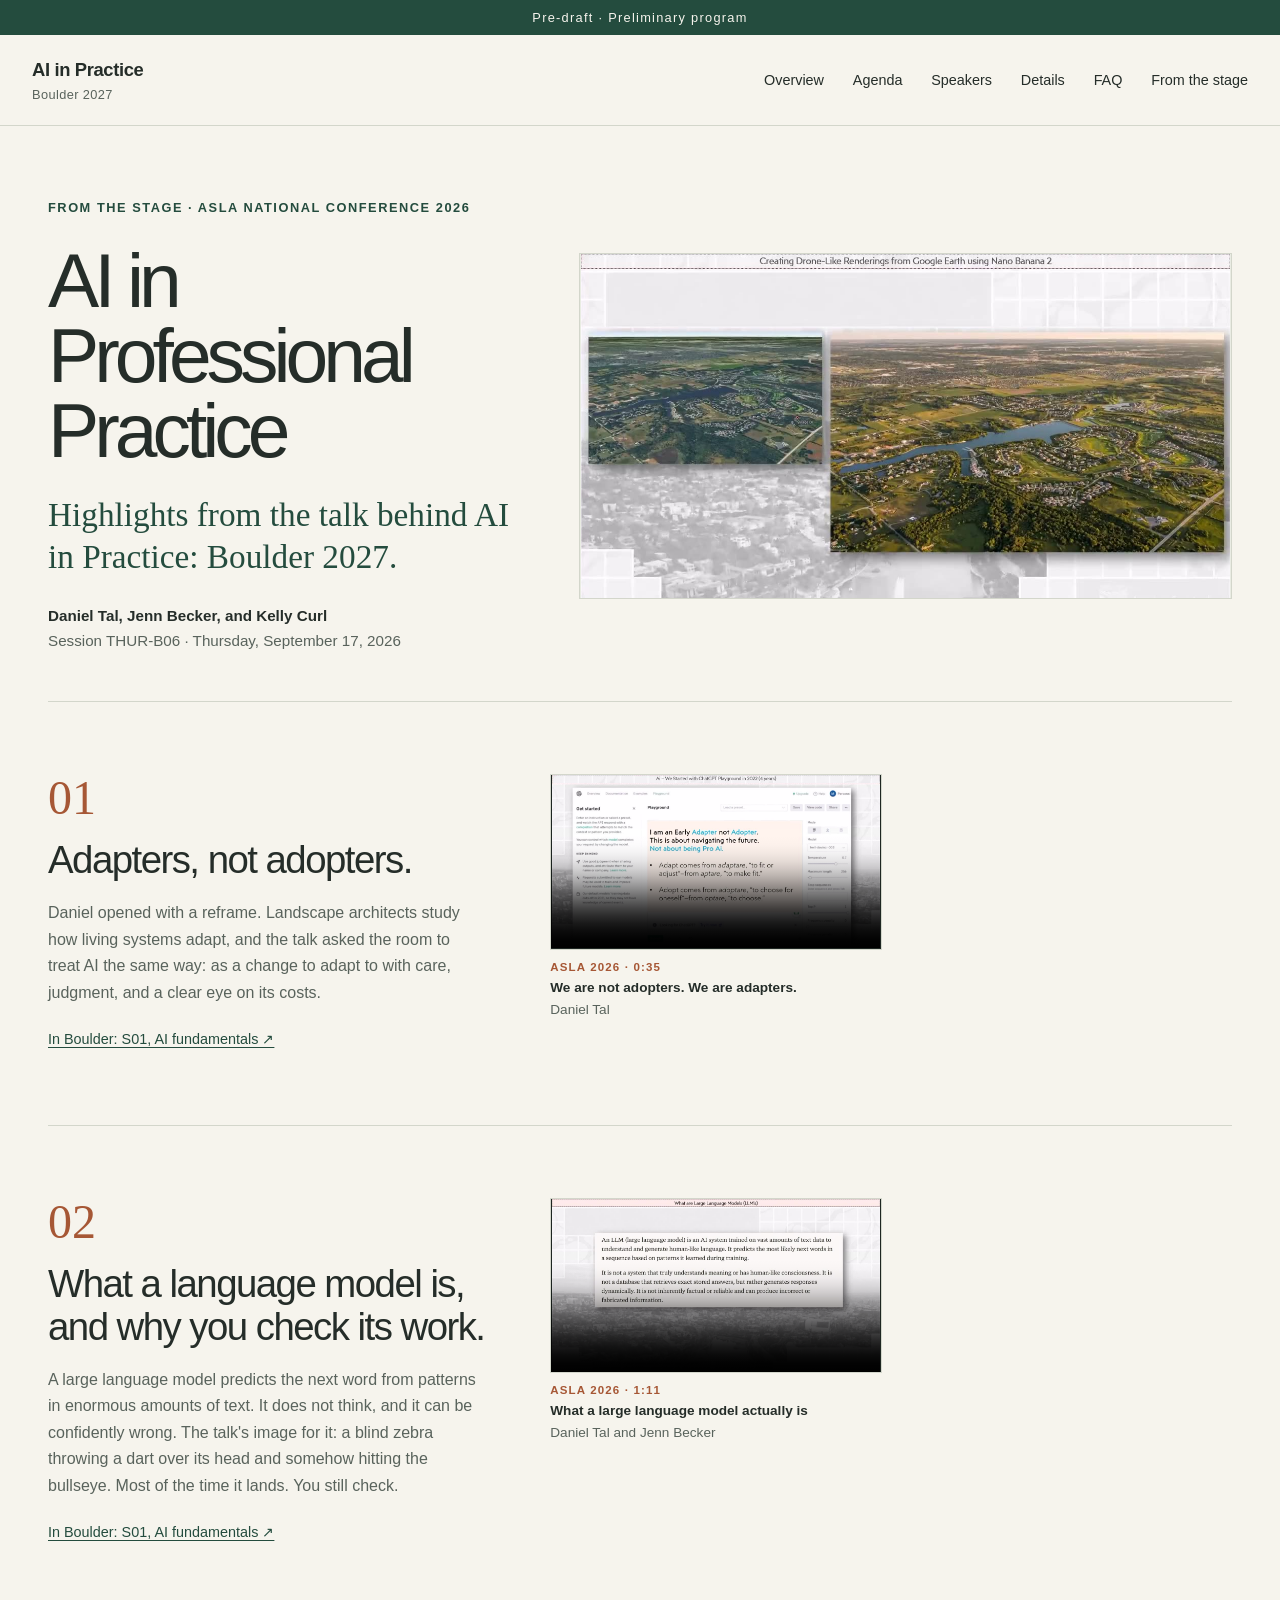
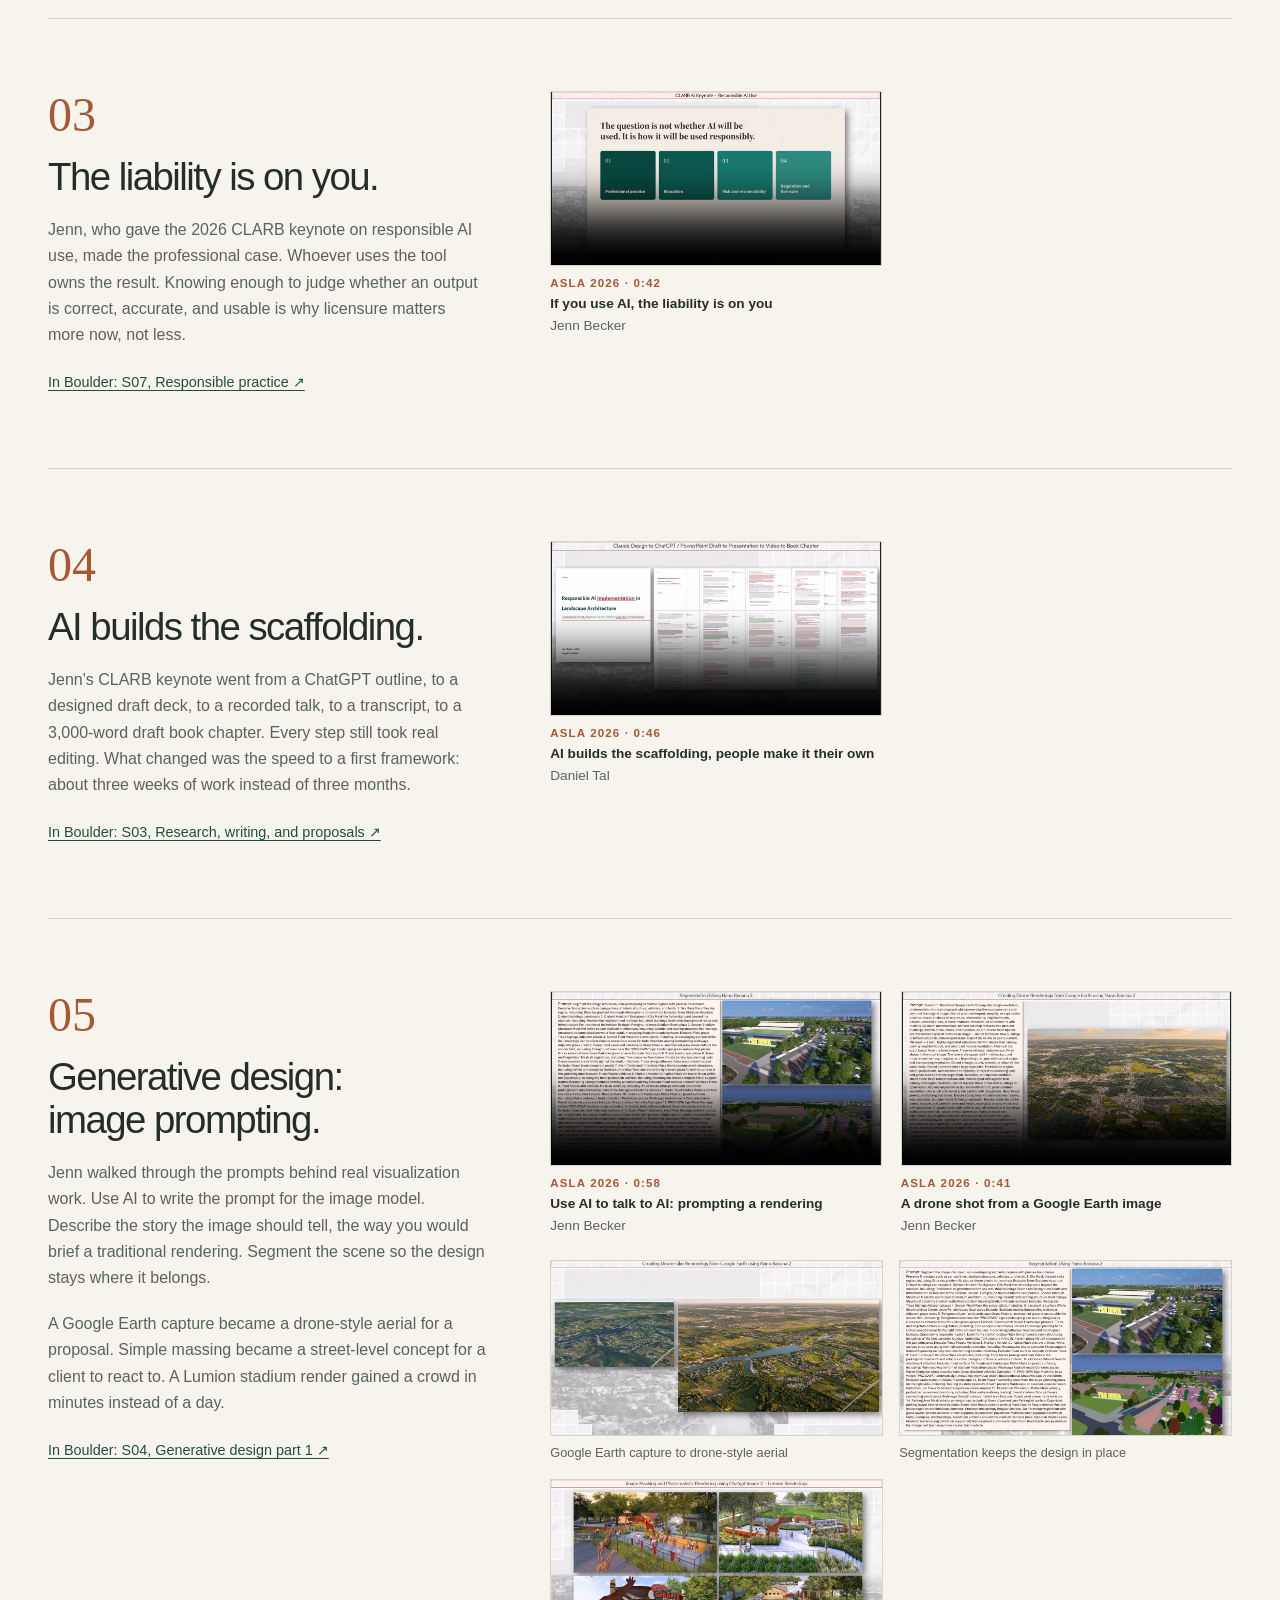
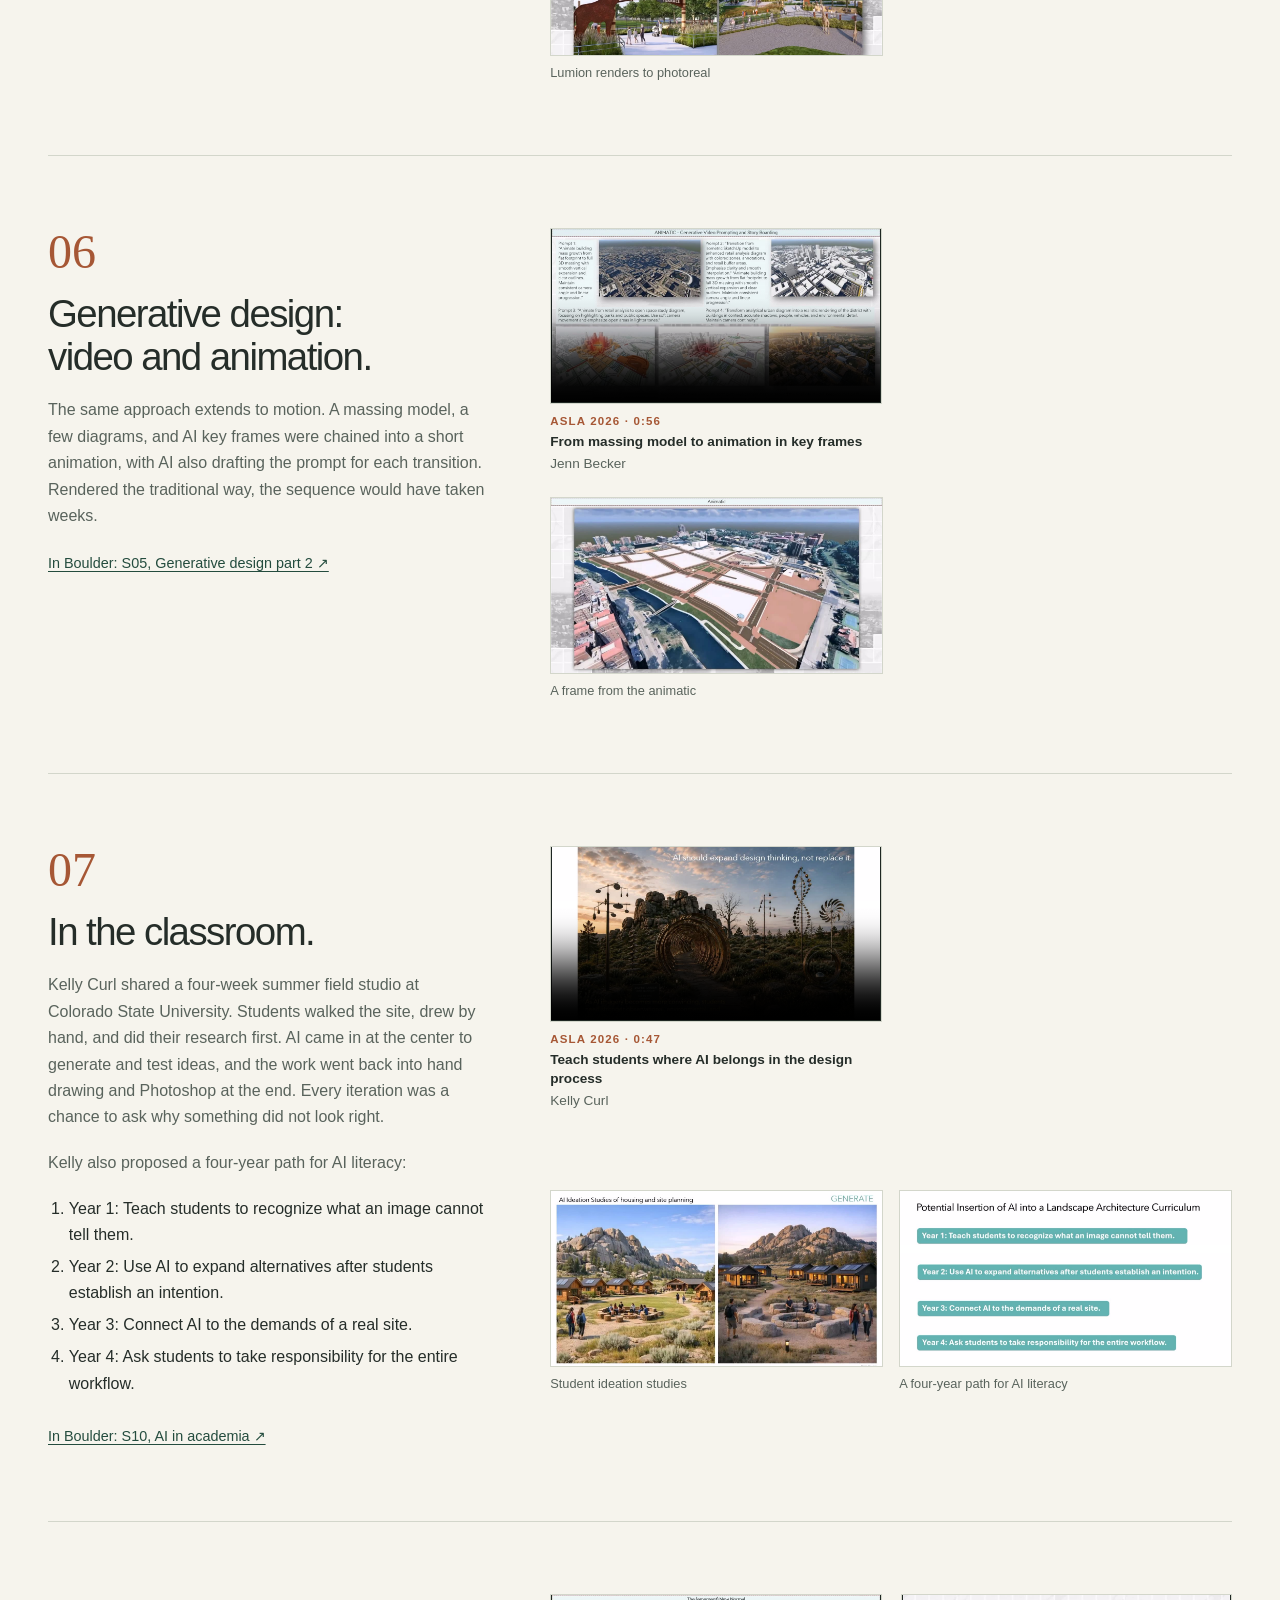
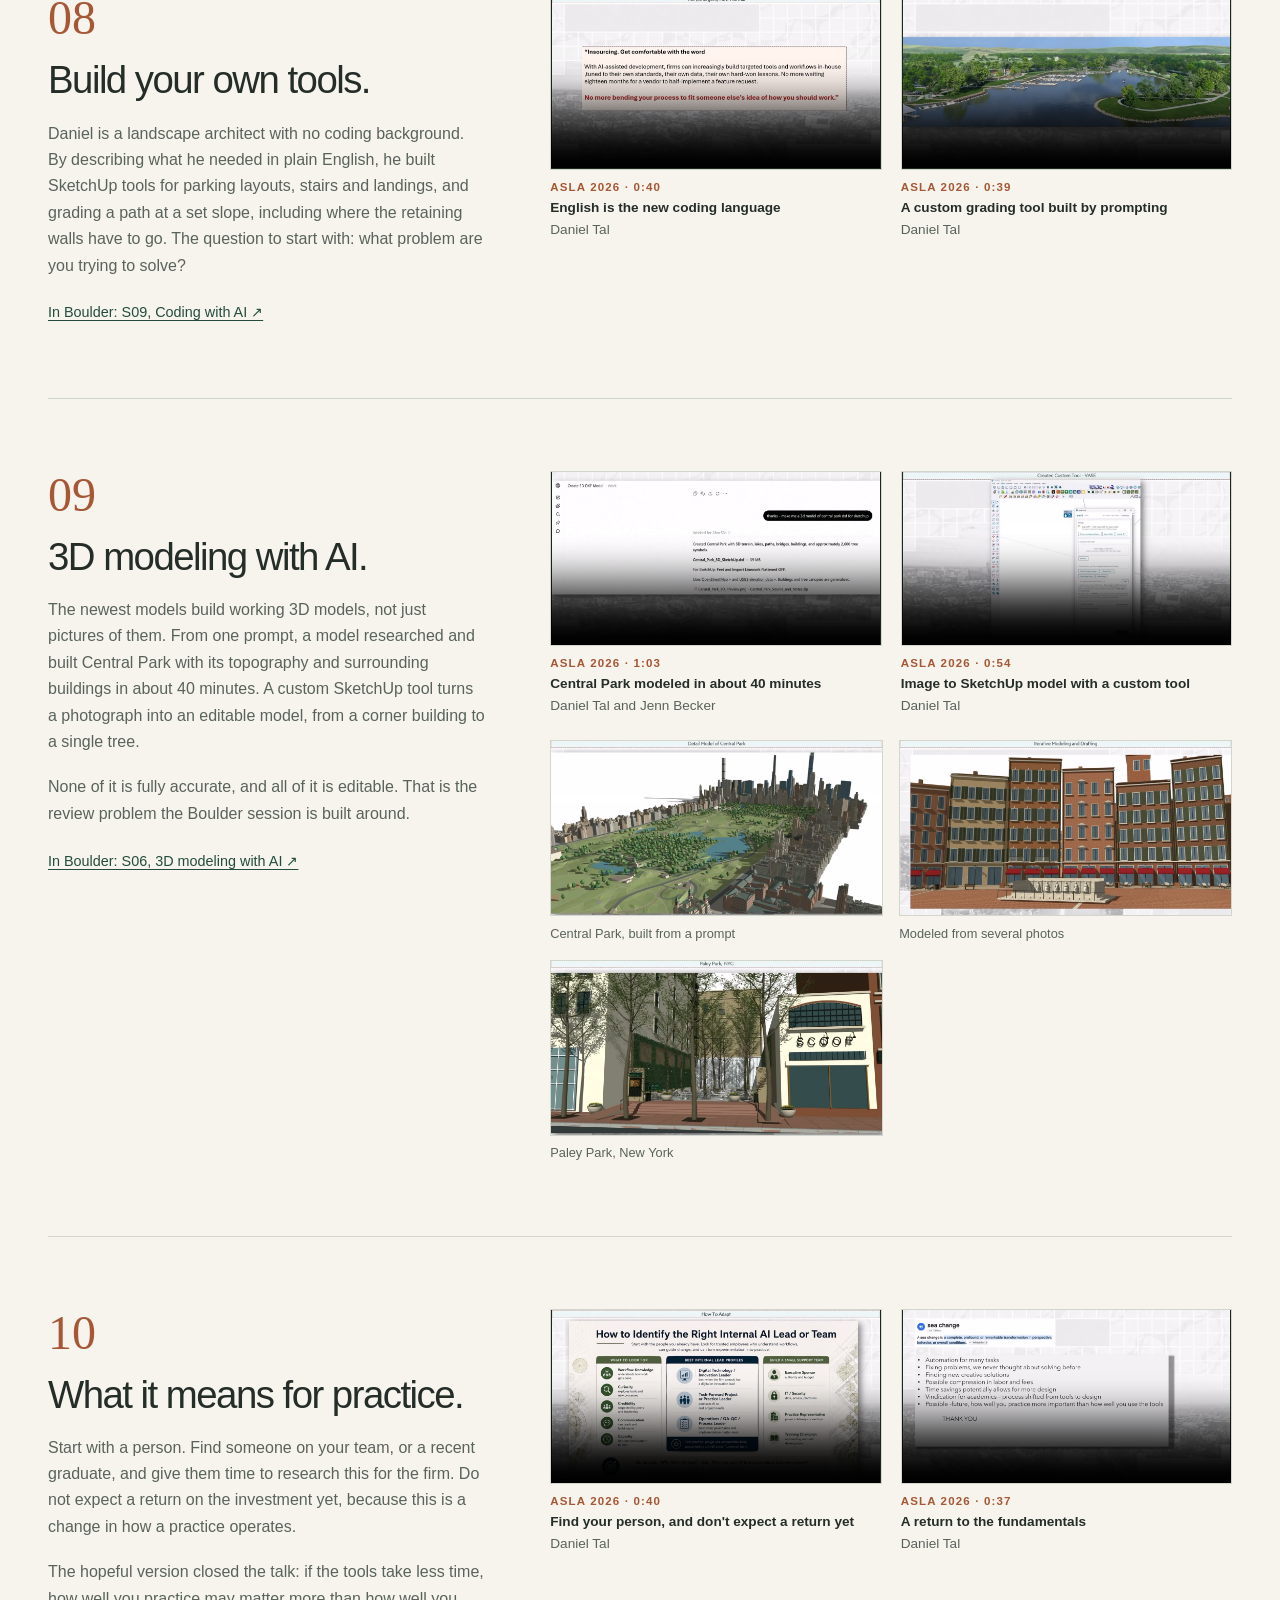
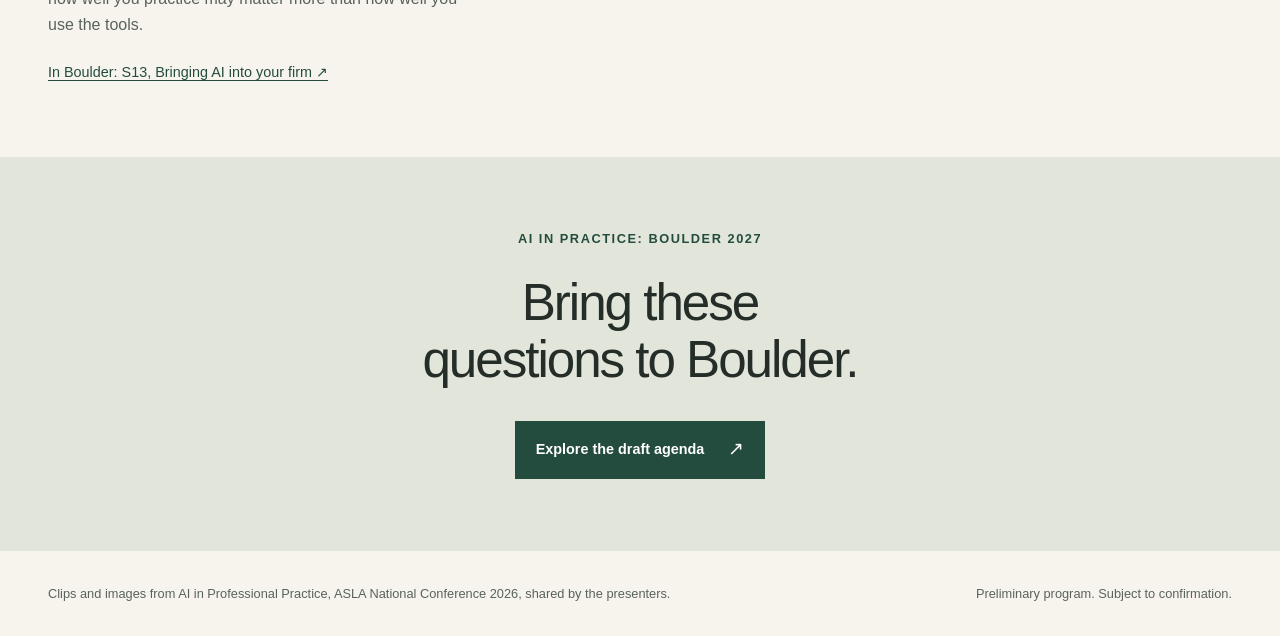
==== stage.html @ a9da8832 "Add ASLA 2026 talk clips, From the Stage page, and new sessions Adds image/video prompting and 3D mo" ====
<!doctype html>
<html lang="en">
<head>
  <meta charset="utf-8">
  <meta name="viewport" content="width=device-width, initial-scale=1">
  <meta name="robots" content="noindex, nofollow">
  <title>From the Stage: AI in Practice</title>
  <link rel="stylesheet" href="styles/site.css">
</head>
<body>
<a class="skip-link" href="#main">Skip to content</a>
<div class="draft-banner">Pre-draft · Preliminary program</div>
<header class="site-header"><div class="header-inner">
  <a class="brand" href="index.html" aria-label="AI in Practice: Boulder 2027">AI in Practice<span>Boulder 2027</span></a>
  <nav id="navigation" aria-label="Main navigation">
    <a href="index.html#overview">Overview</a><a href="index.html#agenda">Agenda</a><a href="index.html#speakers">Speakers</a><a href="index.html#details">Details</a><a href="index.html#faq">FAQ</a><a href="stage.html" aria-current="page">From the stage</a>
  </nav>
</div></header>

<main id="main" tabindex="-1">
<section class="stage-hero wrap" aria-labelledby="stage-title">
  <div>
    <p class="eyebrow">From the stage · ASLA National Conference 2026</p>
    <h1 id="stage-title">AI in Professional Practice</h1>
    <p class="hero-subtitle">Highlights from the talk behind AI in Practice: Boulder 2027.</p>
    <p class="stage-meta"><strong>Daniel Tal, Jenn Becker, and Kelly Curl</strong><br>Session THUR-B06 · Thursday, September 17, 2026</p>
  </div>
  <video autoplay muted loop playsinline preload="auto" poster="media/hero-montage.jpg" aria-label="Montage of AI-generated renderings, an animation, and AI-built 3D models shown in the talk"><source src="media/hero-montage.mp4" type="video/mp4"></video>
</section>

<section class="chapter wrap" id="adapters" aria-labelledby="ch1">
  <div class="chapter-text">
    <span class="chapter-num" aria-hidden="true">01</span>
    <h2 id="ch1">Adapters, not adopters.</h2>
    <p>Daniel opened with a reframe. Landscape architects study how living systems adapt, and the talk asked the room to treat AI the same way: as a change to adapt to with care, judgment, and a clear eye on its costs.</p>
    <a class="chapter-link" href="index.html#S01">In Boulder: S01, AI fundamentals ↗</a>
  </div>
  <div class="chapter-media"><div class="talk-clips">
    <figure class="talk-clip"><video controls preload="none" playsinline poster="media/clip-adapters.jpg"><source src="media/clip-adapters.mp4" type="video/mp4"></video><figcaption><span class="clip-source">ASLA 2026 · 0:35</span><span class="clip-label">We are not adopters. We are adapters.</span><span class="clip-speaker">Daniel Tal</span></figcaption></figure>
  </div></div>
</section>

<section class="chapter wrap" id="llm" aria-labelledby="ch2">
  <div class="chapter-text">
    <span class="chapter-num" aria-hidden="true">02</span>
    <h2 id="ch2">What a language model is, and why you check its work.</h2>
    <p>A large language model predicts the next word from patterns in enormous amounts of text. It does not think, and it can be confidently wrong. The talk's image for it: a blind zebra throwing a dart over its head and somehow hitting the bullseye. Most of the time it lands. You still check.</p>
    <a class="chapter-link" href="index.html#S01">In Boulder: S01, AI fundamentals ↗</a>
  </div>
  <div class="chapter-media"><div class="talk-clips">
    <figure class="talk-clip"><video controls preload="none" playsinline poster="media/clip-llm.jpg"><source src="media/clip-llm.mp4" type="video/mp4"></video><figcaption><span class="clip-source">ASLA 2026 · 1:11</span><span class="clip-label">What a large language model actually is</span><span class="clip-speaker">Daniel Tal and Jenn Becker</span></figcaption></figure>
  </div></div>
</section>

<section class="chapter wrap" id="liability" aria-labelledby="ch3">
  <div class="chapter-text">
    <span class="chapter-num" aria-hidden="true">03</span>
    <h2 id="ch3">The liability is on you.</h2>
    <p>Jenn, who gave the 2026 CLARB keynote on responsible AI use, made the professional case. Whoever uses the tool owns the result. Knowing enough to judge whether an output is correct, accurate, and usable is why licensure matters more now, not less.</p>
    <a class="chapter-link" href="index.html#S07">In Boulder: S07, Responsible practice ↗</a>
  </div>
  <div class="chapter-media"><div class="talk-clips">
    <figure class="talk-clip"><video controls preload="none" playsinline poster="media/clip-liability.jpg"><source src="media/clip-liability.mp4" type="video/mp4"></video><figcaption><span class="clip-source">ASLA 2026 · 0:42</span><span class="clip-label">If you use AI, the liability is on you</span><span class="clip-speaker">Jenn Becker</span></figcaption></figure>
  </div></div>
</section>

<section class="chapter wrap" id="scaffolding" aria-labelledby="ch4">
  <div class="chapter-text">
    <span class="chapter-num" aria-hidden="true">04</span>
    <h2 id="ch4">AI builds the scaffolding.</h2>
    <p>Jenn's CLARB keynote went from a ChatGPT outline, to a designed draft deck, to a recorded talk, to a transcript, to a 3,000-word draft book chapter. Every step still took real editing. What changed was the speed to a first framework: about three weeks of work instead of three months.</p>
    <a class="chapter-link" href="index.html#S03">In Boulder: S03, Research, writing, and proposals ↗</a>
  </div>
  <div class="chapter-media"><div class="talk-clips">
    <figure class="talk-clip"><video controls preload="none" playsinline poster="media/clip-scaffolding.jpg"><source src="media/clip-scaffolding.mp4" type="video/mp4"></video><figcaption><span class="clip-source">ASLA 2026 · 0:46</span><span class="clip-label">AI builds the scaffolding, people make it their own</span><span class="clip-speaker">Daniel Tal</span></figcaption></figure>
  </div></div>
</section>

<section class="chapter wrap" id="image-prompting" aria-labelledby="ch5">
  <div class="chapter-text">
    <span class="chapter-num" aria-hidden="true">05</span>
    <h2 id="ch5">Generative design: image prompting.</h2>
    <p>Jenn walked through the prompts behind real visualization work. Use AI to write the prompt for the image model. Describe the story the image should tell, the way you would brief a traditional rendering. Segment the scene so the design stays where it belongs.</p>
    <p>A Google Earth capture became a drone-style aerial for a proposal. Simple massing became a street-level concept for a client to react to. A Lumion stadium render gained a crowd in minutes instead of a day.</p>
    <a class="chapter-link" href="index.html#S04">In Boulder: S04, Generative design part 1 ↗</a>
  </div>
  <div class="chapter-media">
    <div class="talk-clips">
      <figure class="talk-clip"><video controls preload="none" playsinline poster="media/clip-image-prompts.jpg"><source src="media/clip-image-prompts.mp4" type="video/mp4"></video><figcaption><span class="clip-source">ASLA 2026 · 0:58</span><span class="clip-label">Use AI to talk to AI: prompting a rendering</span><span class="clip-speaker">Jenn Becker</span></figcaption></figure>
      <figure class="talk-clip"><video controls preload="none" playsinline poster="media/clip-drone.jpg"><source src="media/clip-drone.mp4" type="video/mp4"></video><figcaption><span class="clip-source">ASLA 2026 · 0:41</span><span class="clip-label">A drone shot from a Google Earth image</span><span class="clip-speaker">Jenn Becker</span></figcaption></figure>
    </div>
    <div class="stills">
      <figure><img src="media/still-drone.jpg" alt="Google Earth capture beside the AI-generated drone-style aerial made from it" loading="lazy"><figcaption>Google Earth capture to drone-style aerial</figcaption></figure>
      <figure><img src="media/still-massing-render.jpg" alt="Segmentation prompt beside a massing model and its AI-rendered version" loading="lazy"><figcaption>Segmentation keeps the design in place</figcaption></figure>
      <figure><img src="media/still-zoo.jpg" alt="Four zoo renderings taken from Lumion to photoreal with AI" loading="lazy"><figcaption>Lumion renders to photoreal</figcaption></figure>
    </div>
  </div>
</section>

<section class="chapter wrap" id="video-prompting" aria-labelledby="ch6">
  <div class="chapter-text">
    <span class="chapter-num" aria-hidden="true">06</span>
    <h2 id="ch6">Generative design: video and animation.</h2>
    <p>The same approach extends to motion. A massing model, a few diagrams, and AI key frames were chained into a short animation, with AI also drafting the prompt for each transition. Rendered the traditional way, the sequence would have taken weeks.</p>
    <a class="chapter-link" href="index.html#S05">In Boulder: S05, Generative design part 2 ↗</a>
  </div>
  <div class="chapter-media">
    <div class="talk-clips">
      <figure class="talk-clip"><video controls preload="none" playsinline poster="media/clip-animation.jpg"><source src="media/clip-animation.mp4" type="video/mp4"></video><figcaption><span class="clip-source">ASLA 2026 · 0:56</span><span class="clip-label">From massing model to animation in key frames</span><span class="clip-speaker">Jenn Becker</span></figcaption></figure>
    </div>
    <div class="stills">
      <figure><img src="media/still-animatic.jpg" alt="Frame from an AI animation flying over a riverfront district" loading="lazy"><figcaption>A frame from the animatic</figcaption></figure>
    </div>
  </div>
</section>

<section class="chapter wrap" id="classroom" aria-labelledby="ch7">
  <div class="chapter-text">
    <span class="chapter-num" aria-hidden="true">07</span>
    <h2 id="ch7">In the classroom.</h2>
    <p>Kelly Curl shared a four-week summer field studio at Colorado State University. Students walked the site, drew by hand, and did their research first. AI came in at the center to generate and test ideas, and the work went back into hand drawing and Photoshop at the end. Every iteration was a chance to ask why something did not look right.</p>
    <p>Kelly also proposed a four-year path for AI literacy:</p>
    <ol>
      <li>Year 1: Teach students to recognize what an image cannot tell them.</li>
      <li>Year 2: Use AI to expand alternatives after students establish an intention.</li>
      <li>Year 3: Connect AI to the demands of a real site.</li>
      <li>Year 4: Ask students to take responsibility for the entire workflow.</li>
    </ol>
    <a class="chapter-link" href="index.html#S10">In Boulder: S10, AI in academia ↗</a>
  </div>
  <div class="chapter-media">
    <div class="talk-clips">
      <figure class="talk-clip"><video controls preload="none" playsinline poster="media/clip-kelly.jpg"><source src="media/clip-kelly.mp4" type="video/mp4"></video><figcaption><span class="clip-source">ASLA 2026 · 0:47</span><span class="clip-label">Teach students where AI belongs in the design process</span><span class="clip-speaker">Kelly Curl</span></figcaption></figure>
    </div>
    <div class="stills">
      <figure><img src="media/still-students.jpg" alt="Student AI ideation studies of cabins and a gathering space among rock formations" loading="lazy"><figcaption>Student ideation studies</figcaption></figure>
      <figure><img src="media/still-curriculum.jpg" alt="Slide listing a four-year path for AI in a landscape architecture curriculum" loading="lazy"><figcaption>A four-year path for AI literacy</figcaption></figure>
    </div>
  </div>
</section>

<section class="chapter wrap" id="tools" aria-labelledby="ch8">
  <div class="chapter-text">
    <span class="chapter-num" aria-hidden="true">08</span>
    <h2 id="ch8">Build your own tools.</h2>
    <p>Daniel is a landscape architect with no coding background. By describing what he needed in plain English, he built SketchUp tools for parking layouts, stairs and landings, and grading a path at a set slope, including where the retaining walls have to go. The question to start with: what problem are you trying to solve?</p>
    <a class="chapter-link" href="index.html#S09">In Boulder: S09, Coding with AI ↗</a>
  </div>
  <div class="chapter-media"><div class="talk-clips">
    <figure class="talk-clip"><video controls preload="none" playsinline poster="media/clip-citizen-dev.jpg"><source src="media/clip-citizen-dev.mp4" type="video/mp4"></video><figcaption><span class="clip-source">ASLA 2026 · 0:40</span><span class="clip-label">English is the new coding language</span><span class="clip-speaker">Daniel Tal</span></figcaption></figure>
    <figure class="talk-clip"><video controls preload="none" playsinline poster="media/clip-terrain.jpg"><source src="media/clip-terrain.mp4" type="video/mp4"></video><figcaption><span class="clip-source">ASLA 2026 · 0:39</span><span class="clip-label">A custom grading tool built by prompting</span><span class="clip-speaker">Daniel Tal</span></figcaption></figure>
  </div></div>
</section>

<section class="chapter wrap" id="modeling" aria-labelledby="ch9">
  <div class="chapter-text">
    <span class="chapter-num" aria-hidden="true">09</span>
    <h2 id="ch9">3D modeling with AI.</h2>
    <p>The newest models build working 3D models, not just pictures of them. From one prompt, a model researched and built Central Park with its topography and surrounding buildings in about 40 minutes. A custom SketchUp tool turns a photograph into an editable model, from a corner building to a single tree.</p>
    <p>None of it is fully accurate, and all of it is editable. That is the review problem the Boulder session is built around.</p>
    <a class="chapter-link" href="index.html#S06">In Boulder: S06, 3D modeling with AI ↗</a>
  </div>
  <div class="chapter-media">
    <div class="talk-clips">
      <figure class="talk-clip"><video controls preload="none" playsinline poster="media/clip-central-park.jpg"><source src="media/clip-central-park.mp4" type="video/mp4"></video><figcaption><span class="clip-source">ASLA 2026 · 1:03</span><span class="clip-label">Central Park modeled in about 40 minutes</span><span class="clip-speaker">Daniel Tal and Jenn Becker</span></figcaption></figure>
      <figure class="talk-clip"><video controls preload="none" playsinline poster="media/clip-vase.jpg"><source src="media/clip-vase.mp4" type="video/mp4"></video><figcaption><span class="clip-source">ASLA 2026 · 0:54</span><span class="clip-label">Image to SketchUp model with a custom tool</span><span class="clip-speaker">Daniel Tal</span></figcaption></figure>
    </div>
    <div class="stills">
      <figure><img src="media/still-central-park.jpg" alt="AI-built 3D model of Central Park and the surrounding Manhattan skyline" loading="lazy"><figcaption>Central Park, built from a prompt</figcaption></figure>
      <figure><img src="media/still-piazza.jpg" alt="AI-built SketchUp model of a row of Italian building facades" loading="lazy"><figcaption>Modeled from several photos</figcaption></figure>
      <figure><img src="media/still-paley.jpg" alt="AI-built SketchUp model of Paley Park in New York" loading="lazy"><figcaption>Paley Park, New York</figcaption></figure>
    </div>
  </div>
</section>

<section class="chapter wrap" id="practice" aria-labelledby="ch10">
  <div class="chapter-text">
    <span class="chapter-num" aria-hidden="true">10</span>
    <h2 id="ch10">What it means for practice.</h2>
    <p>Start with a person. Find someone on your team, or a recent graduate, and give them time to research this for the firm. Do not expect a return on the investment yet, because this is a change in how a practice operates.</p>
    <p>The hopeful version closed the talk: if the tools take less time, how well you practice may matter more than how well you use the tools.</p>
    <a class="chapter-link" href="index.html#S13">In Boulder: S13, Bringing AI into your firm ↗</a>
  </div>
  <div class="chapter-media"><div class="talk-clips">
    <figure class="talk-clip"><video controls preload="none" playsinline poster="media/clip-roadmap.jpg"><source src="media/clip-roadmap.mp4" type="video/mp4"></video><figcaption><span class="clip-source">ASLA 2026 · 0:40</span><span class="clip-label">Find your person, and don't expect a return yet</span><span class="clip-speaker">Daniel Tal</span></figcaption></figure>
    <figure class="talk-clip"><video controls preload="none" playsinline poster="media/clip-closing.jpg"><source src="media/clip-closing.mp4" type="video/mp4"></video><figcaption><span class="clip-source">ASLA 2026 · 0:37</span><span class="clip-label">A return to the fundamentals</span><span class="clip-speaker">Daniel Tal</span></figcaption></figure>
  </div></div>
</section>
</main>

<section class="stage-cta"><div class="wrap">
  <p class="eyebrow">AI in Practice: Boulder 2027</p>
  <h2>Bring these questions to Boulder.</h2>
  <a class="button" href="index.html#agenda">Explore the draft agenda <span aria-hidden="true">↗</span></a>
</div></section>
<footer class="wrap"><p>Clips and images from AI in Professional Practice, ASLA National Conference 2026, shared by the presenters.</p><p>Preliminary program. Subject to confirmation.</p></footer>
</body>
</html>
---- styles/site.css ----
:root {
  color-scheme: light;
  --paper: #f6f4ed;
  --ink: #252d29;
  --green: #244c3e;
  --green-dark: #19392e;
  --muted: #59635c;
  --line: #d3d6cb;
  --copper: #a65735;
  --soft: #e9ece3;
  font-family: -apple-system, BlinkMacSystemFont, "Segoe UI", Arial, sans-serif;
  color: var(--ink);
  background: var(--paper);
  font-size: 16px;
  line-height: 1.65;
}
* { box-sizing: border-box; }
body { margin: 0; }
[hidden] { display: none !important; }
html { scroll-behavior: smooth; scroll-padding-top: 7rem; }
a { color: inherit; text-underline-offset: .22em; }
button { font: inherit; cursor: pointer; }
a, button, summary { -webkit-tap-highlight-color: transparent; }
:focus-visible { outline: 3px solid var(--copper); outline-offset: 5px; }
::selection { background: #d7e4d1; color: #19392e; }
h1, h2, h3, h4, h5, p { margin: 0; }
h1, h2, h3, h4 { font-weight: 500; text-wrap: balance; }
h1 { font-size: clamp(4rem, 8.8vw, 8.3rem); line-height: .98; letter-spacing: -.065em; max-width: 8ch; }
h2 { font-size: clamp(2.1rem, 4vw, 3.6rem); line-height: 1.12; letter-spacing: -.04em; }
h3 { font-size: 1.5rem; line-height: 1.3; letter-spacing: -.02em; }
h4 { font-size: 1.25rem; line-height: 1.4; }
h5 { font-size: 1rem; }
p + p { margin-top: 1rem; }
.wrap { width: min(1200px, calc(100% - 6rem)); margin-inline: auto; }
.section { padding-block: 6.5rem; scroll-margin-top: 1rem; }
.eyebrow { color: var(--green); text-transform: uppercase; letter-spacing: .12em; font-size: .8rem; font-weight: 650; line-height: 1.6; margin-bottom: 1.5rem; }
.muted { color: var(--muted); }
.skip-link { position: fixed; top: .8rem; left: 1rem; z-index: 100; padding: .8rem 1.2rem; background: var(--paper); transform: translateY(-200%); }
.skip-link:focus { transform: translateY(0); }
.draft-banner { background: var(--green); color: var(--paper); text-align: center; font-size: .8rem; letter-spacing: .1em; padding: .45rem 1rem; }
.site-header { position: sticky; top: 0; z-index: 10; background: var(--paper); border-bottom: 1px solid var(--line); }
.header-inner { min-height: 90px; width: min(1320px, calc(100% - 4rem)); margin: auto; display: flex; align-items: center; justify-content: space-between; gap: 2rem; }
.brand { text-decoration: none; font-size: 1.15rem; font-weight: 650; line-height: 1.3; letter-spacing: -.02em; }
.brand span { display: block; font-weight: 400; color: var(--muted); font-size: .8rem; letter-spacing: .03em; margin-top: .3rem; }
nav { display: flex; flex-wrap: wrap; gap: 1.8rem; }
nav a { text-decoration: none; font-size: .9rem; padding-block: .7rem; }
nav a:hover, .text-link:hover { color: var(--copper); }
.menu-toggle { display: none; }
.hero { display: grid; grid-template-columns: minmax(0, 1.65fr) minmax(0, 1fr); gap: 2rem; padding-block: 5.5rem 4.5rem; align-items: stretch; }
.hero-copy { position: relative; z-index: 1; }
.hero-subtitle { font-family: Georgia, "Times New Roman", serif; font-size: clamp(1.7rem, 2.6vw, 2.35rem); line-height: 1.25; max-width: 24ch; margin-top: 1.6rem; color: var(--green); }
.hero-body { max-width: 60ch; margin-top: 1.7rem; color: var(--muted); }
.hero-actions { display: flex; align-items: center; gap: 1.5rem; flex-wrap: wrap; margin-top: 2rem; }
.button { display: inline-flex; align-items: center; justify-content: space-between; gap: 1.5rem; background: var(--green); border: 1px solid var(--green); color: #fff; text-decoration: none; padding: .85rem 1.2rem; font-weight: 550; font-size: .9rem; line-height: 1.5; }
.button:hover { background: var(--green-dark); }
.button span { font-size: 1.2rem; }
.text-link { font-size: .9rem; }
.status-note { margin-top: 1.8rem; font-size: .85rem; color: var(--muted); max-width: 64ch; padding-left: 1rem; border-left: 2px solid var(--copper); }
.hero-art { position: relative; overflow: hidden; background: var(--soft); color: var(--green); min-height: 420px; }
.hero-art svg { position: absolute; width: 100%; height: 100%; object-fit: cover; }
.hero-art > span { position: absolute; bottom: 1.5rem; left: 1.6rem; font-size: .8rem; letter-spacing: .18em; text-transform: uppercase; line-height: 1.8; }
.facts-strip { background: var(--soft); border-block: 1px solid var(--line); }
.facts-strip .wrap { display: grid; grid-template-columns: repeat(4, 1fr); }
.facts-strip p { padding: 1.6rem 1.2rem; font-size: .9rem; margin: 0; border-left: 1px solid var(--line); text-align: center; }
.facts-strip p:last-child { border-right: 1px solid var(--line); }
.overview, .event-details, .faq-section { display: grid; grid-template-columns: minmax(0, 1fr) minmax(0, 1.25fr); gap: 5rem; }
.overview h2 { max-width: 13ch; }
.overview h3 { margin-top: 2.5rem; margin-bottom: 1rem; }
.overview p { max-width: 65ch; }
.learning { background: var(--green); color: var(--paper); }
.learning .eyebrow { color: #d2dbc9; }
.approach { display: grid; grid-template-columns: minmax(0, 1.2fr) minmax(0, 1fr); gap: 5rem; align-items: end; margin-bottom: 3.5rem; }
.approach h2 { max-width: 18ch; }
.approach p { color: #dde2d8; }
.learning-grid { display: grid; grid-template-columns: repeat(2, minmax(0, 1fr)); column-gap: 4rem; margin: 1.5rem 0 0; padding: 0; list-style: none; counter-reset: learning; }
.learning-grid li { counter-increment: learning; padding: 1.25rem 0 1.25rem 2.8rem; border-top: 1px solid #597466; position: relative; }
.learning-grid li::before { content: counter(learning, decimal-leading-zero); position: absolute; left: 0; color: #d3ba95; font-size: .85rem; }
.section-heading { display: flex; align-items: end; justify-content: space-between; gap: 2rem; }
.button-outline { color: var(--green); background: transparent; flex-shrink: 0; }
.button-outline:hover { background: var(--soft); }
.section-intro { max-width: 76ch; margin-top: 1.5rem; color: var(--muted); }
.local-time { font-size: .85rem; color: var(--green); }
.day-controls { display: flex; margin-top: 2.5rem; gap: .5rem; border-bottom: 1px solid var(--line); }
.day-controls button { text-align: left; min-width: 12rem; padding: 1rem 1.5rem; border: 1px solid var(--line); border-bottom: 3px solid transparent; background: transparent; color: var(--ink); font-weight: 650; }
.day-controls button span { display: block; font-weight: 400; font-size: .85rem; }
.day-controls button[aria-pressed="true"] { background: var(--green); color: white; border-color: var(--green); border-bottom-color: var(--copper); }
.day-controls button:hover:not([aria-pressed="true"]) { background: var(--soft); }
.day-heading { display: flex; align-items: center; gap: 1.8rem; padding-block: 2.8rem 2rem; }
.day-heading .eyebrow { margin-bottom: .4rem; }
.day-number { color: var(--copper); font-size: 3.7rem; line-height: 1; font-family: Georgia, serif; }
.agenda-item { display: grid; grid-template-columns: 145px minmax(0, 1fr); gap: 1.5rem; padding: 1.5rem 1.2rem; border-top: 1px solid var(--line); }
.agenda-item:last-child { border-bottom: 1px solid var(--line); }
.time-column { font-variant-numeric: tabular-nums; color: var(--green); line-height: 1.6; font-size: .95rem; }
.time-column time { display: block; font-weight: 650; }
.time-column > span { color: var(--muted); }
.session-meta { display: block; color: var(--muted); font-size: .8rem; line-height: 1.6; margin-bottom: .35rem; }
.session-meta > span { padding-inline: .4rem; }
.session-content { min-width: 0; }
.session-content details > summary { display: block; list-style: none; padding-right: 2rem; position: relative; }
.session-content summary::-webkit-details-marker { display: none; }
summary { cursor: pointer; }
summary:hover h4 { color: var(--green); text-decoration: underline; text-underline-offset: .2em; }
.expand-label { display: inline-block; margin-top: .7rem; font-size: .8rem; color: var(--green); }
.expand-icon { position: absolute; right: 0; top: 1.2rem; font-size: 1.6rem; font-weight: 300; }
details[open] .expand-icon { transform: rotate(45deg); }
.abstract { max-width: 76ch; padding: 1.4rem 0 .5rem; }
.abstract > p { color: var(--muted); }
.abstract h5 { margin-top: 1rem; }
.abstract ul { margin-top: .5rem; padding-left: 1.2rem; }
.abstract li { padding-left: .25rem; margin-block: .3rem; }
.byline { font-size: .85rem; color: var(--muted); margin-top: .8rem; }
.badge { display: inline-block; border: 1px solid #b9c6b9; padding: .1rem .5rem; color: var(--green); font-size: .75rem; margin-top: .7rem; border-radius: 2px; }
.opening, .break, .meal { background: #eeeee5; }
.break h4, .meal h4, .opening h4 { font-size: 1.05rem; }
.break .badge { display: none; }
.speakers-section { background: var(--soft); }
.speaker-grid { display: grid; grid-template-columns: repeat(6, minmax(0, 1fr)); gap: 3rem 2rem; margin-top: 3rem; }
.speaker-card { grid-column: span 2; min-width: 0; scroll-margin-top: 8rem; }
.speaker-card:nth-child(-n+2) { grid-column: span 3; }
.portrait { width: 5rem; height: 5rem; display: grid; place-items: center; border: 1px solid #aebcaf; color: var(--green); font-family: Georgia, serif; font-size: 1.7rem; margin-bottom: 1.4rem; border-radius: 50%; }
.speaker-role { font-size: .8rem; color: var(--green); margin-bottom: .6rem; }
.speaker-card h3 { margin-bottom: .8rem; }
.speaker-card > p:not(.speaker-role) { color: var(--muted); max-width: 52ch; }
.registration-note { margin-top: 2rem; padding-left: 1rem; border-left: 2px solid var(--copper); color: var(--muted); }
dl { margin: 0; }
dl > div { display: grid; grid-template-columns: 8rem minmax(0, 1fr); gap: 1rem; padding-block: 1.1rem; border-top: 1px solid var(--line); }
dt { color: var(--muted); font-size: .9rem; }
dd { margin: 0; font-weight: 550; }
.faq-section { padding-top: 0; }
.faq-section details { border-top: 1px solid var(--line); padding-block: 1.15rem; }
.faq-section details:last-child { border-bottom: 1px solid var(--line); }
.faq-section summary { font-weight: 550; padding-right: .5rem; }
.faq-section details p { margin-top: 1rem; color: var(--muted); }
.closing { background: #e2e6da; padding-block: 5rem; text-align: center; }
.closing h2 { max-width: 20ch; margin: 0 auto 2rem; }
.closing p:last-child { margin-top: 1.5rem; font-size: .9rem; color: var(--muted); }
footer { display: flex; justify-content: space-between; gap: 1rem; padding-block: 2rem; font-size: .8rem; color: var(--muted); }
footer p + p { margin: 0; }
@media (min-width: 1600px) { .hero { padding-block: 6.5rem; } }
@media (max-width: 900px) {
  .wrap { width: calc(100% - 3rem); }
  .header-inner { width: calc(100% - 3rem); gap: 1rem; }
  nav { gap: 1rem; }
  .hero { grid-template-columns: minmax(0, 1.6fr) minmax(0, 1fr); gap: 1.5rem; }
  .overview, .event-details, .faq-section, .approach { gap: 2.5rem; }
  .facts-strip p { padding-inline: .6rem; }
  .section { padding-block: 4.5rem; }
  .faq-section { padding-top: 0; }
}
@media (max-width: 680px) {
  html { scroll-padding-top: 6rem; }
  .wrap, .header-inner { width: calc(100% - 2.5rem); }
  .header-inner { flex-wrap: wrap; min-height: 80px; padding-block: .8rem; }
  .brand { font-size: 1rem; }
  nav { width: 100%; gap: .6rem 1.2rem; }
  .enhanced nav { display: none; }
  .enhanced nav.is-open { display: flex; }
  .menu-toggle { display: inline-flex; gap: .8rem; align-items: center; background: transparent; color: var(--green); border: 1px solid var(--line); padding: .6rem .75rem; font-size: .85rem; }
  .hero { grid-template-columns: minmax(0, 1fr); padding-block: 3.3rem 2.5rem; }
  h1 { font-size: clamp(3.8rem, 17vw, 6.5rem); }
  .hero .eyebrow { max-width: 32ch; }
  .hero-subtitle { max-width: 24ch; }
  .hero-art { min-height: 180px; margin-top: 1rem; }
  .hero-art svg { width: 100%; height: 390px; top: -40px; right: -40px; }
  .hero-actions { align-items: stretch; flex-direction: column; gap: 1.2rem; }
  .text-link { align-self: flex-start; }
  .facts-strip .wrap { grid-template-columns: repeat(2, minmax(0, 1fr)); }
  .facts-strip p { font-size: .85rem; text-align: left; border: 0; padding: 1rem .6rem; }
  .facts-strip p:last-child { border: 0; }
  .facts-strip p:nth-child(n+3) { border-top: 1px solid var(--line); }
  .overview, .event-details, .faq-section, .approach { grid-template-columns: minmax(0, 1fr); gap: 2rem; }
  .section { padding-block: 3.5rem; }
  .learning-grid { grid-template-columns: minmax(0, 1fr); }
  .section-heading { align-items: start; flex-direction: column; gap: 1.2rem; }
  .section-heading .eyebrow { margin-bottom: 1rem; }
  .day-controls button { min-width: 0; flex: 1; padding: .8rem; }
  .day-controls button span { font-size: .75rem; }
  .day-heading { gap: 1rem; padding-top: 2rem; }
  .day-heading h3 { font-size: 1.25rem; }
  .day-number { font-size: 3rem; }
  .agenda-item { grid-template-columns: minmax(0, 1fr); gap: .7rem; padding: 1.4rem .7rem; }
  .time-column { display: flex; flex-wrap: wrap; gap: .35rem; font-size: .85rem; }
  .speaker-grid { grid-template-columns: minmax(0, 1fr); gap: 2rem; }
  .speaker-card, .speaker-card:nth-child(-n+2) { grid-column: auto; border-top: 1px solid #c5cfc0; padding-top: 1.5rem; }
  dl > div { grid-template-columns: 6rem minmax(0, 1fr); gap: .8rem; }
  .faq-section { padding-top: 0; }
  footer { flex-direction: column; gap: .4rem; }
}
@media (prefers-reduced-motion: reduce) { html { scroll-behavior: auto; } }

/* Talk clips (ASLA National 2026 excerpts) */
.talk-clips { display: grid; grid-template-columns: repeat(auto-fill, minmax(min(100%, 300px), 1fr)); gap: 1.2rem; margin-top: 1.2rem; max-width: 760px; }
.talk-clip { margin: 0; min-width: 0; }
.talk-clip video { display: block; width: 100%; max-width: 100%; aspect-ratio: 1280 / 678; background: #1e2622; border: 1px solid var(--line); }
.talk-clip figcaption { display: grid; gap: .15rem; margin-top: .55rem; font-size: .85rem; line-height: 1.45; }
.clip-source { color: var(--copper); font-size: .72rem; letter-spacing: .1em; text-transform: uppercase; font-weight: 650; }
.clip-label { font-weight: 600; color: var(--ink); }
.clip-speaker { color: var(--muted); }
.talk-band { background: var(--ink); color: var(--paper); padding-block: 5.5rem; }
.talk-band .eyebrow { color: #d3ba95; }
.talk-grid { display: grid; grid-template-columns: minmax(0, 1fr) minmax(0, 1.25fr); gap: 2.5rem 4rem; align-items: center; }
.talk-copy p:not(.eyebrow) { color: #d7ddd5; margin-block: 1.4rem 2rem; max-width: 52ch; }
.talk-band .button { background: var(--copper); border-color: var(--copper); }
.talk-band .button:hover { background: #8d4729; }
.talk-feature figcaption .clip-label, .talk-band .clip-label { color: var(--paper); }
.talk-band .clip-speaker { color: #b9c2b9; }
.talk-band .talk-clip video { border-color: #3d4a43; }
.talk-quotes { grid-column: 1 / -1; list-style: none; margin: 1rem 0 0; padding: 0; display: grid; grid-template-columns: repeat(3, minmax(0, 1fr)); gap: 2rem; }
.talk-quotes li { border-top: 1px solid #4c5a52; padding-top: 1.2rem; min-width: 0; }
.talk-quotes blockquote { margin: 0; font-family: Georgia, "Times New Roman", serif; font-size: 1.15rem; line-height: 1.45; }
.talk-quotes p { margin-top: .7rem; font-size: .85rem; color: #b9c2b9; }

/* From the stage page */
.stage-hero { padding-block: 4.5rem 3rem; display: grid; grid-template-columns: minmax(0, 1fr) minmax(0, 1.35fr); gap: 3rem; align-items: center; }
.stage-hero h1 { font-size: clamp(3rem, 6vw, 5.6rem); max-width: 11ch; }
.stage-hero .hero-subtitle { max-width: 28ch; }
.stage-hero video { width: 100%; max-width: 100%; aspect-ratio: 1280 / 678; display: block; background: var(--soft); border: 1px solid var(--line); }
.stage-meta { margin-top: 1.6rem; color: var(--muted); font-size: .95rem; }
.stage-meta strong { color: var(--ink); font-weight: 600; }
.chapter { display: grid; grid-template-columns: minmax(0, .9fr) minmax(0, 1.4fr); gap: 2rem 4rem; padding-block: 4.5rem; border-top: 1px solid var(--line); scroll-margin-top: 7rem; }
.chapter-num { font-family: Georgia, serif; color: var(--copper); font-size: 3rem; line-height: 1; display: block; margin-bottom: 1rem; }
.chapter h2 { font-size: clamp(1.8rem, 3vw, 2.6rem); }
.chapter-text p { color: var(--muted); max-width: 60ch; margin-top: 1.2rem; }
.chapter-text ol { margin: 1.2rem 0 0; padding-left: 1.3rem; color: var(--ink); max-width: 60ch; }
.chapter-text ol li { margin-block: .35rem; }
.chapter-link { display: inline-block; margin-top: 1.4rem; font-size: .9rem; color: var(--green); }
.chapter-media { display: grid; gap: 1.5rem; min-width: 0; }
.chapter-media .talk-clips { margin-top: 0; max-width: none; }
.stills { display: grid; grid-template-columns: repeat(auto-fill, minmax(min(100%, 220px), 1fr)); gap: 1rem; }
.stills figure { margin: 0; min-width: 0; }
.stills img { display: block; width: 100%; aspect-ratio: 1280 / 678; object-fit: cover; border: 1px solid var(--line); background: var(--soft); }
.stills figcaption { font-size: .8rem; color: var(--muted); margin-top: .4rem; }
.stage-cta { background: #e2e6da; padding-block: 4.5rem; text-align: center; }
.stage-cta h2 { max-width: 20ch; margin: 0 auto 2rem; }
.stage-note { font-size: .8rem; color: var(--muted); }
@media (max-width: 900px) {
  .talk-grid, .stage-hero, .chapter { grid-template-columns: minmax(0, 1fr); }
  .talk-quotes { grid-template-columns: minmax(0, 1fr); gap: 1.2rem; }
}
@media (max-width: 680px) {
  .talk-band { padding-block: 3.5rem; }
  .chapter { padding-block: 3rem; }
  .stage-hero { padding-block: 2.5rem 2rem; }
}
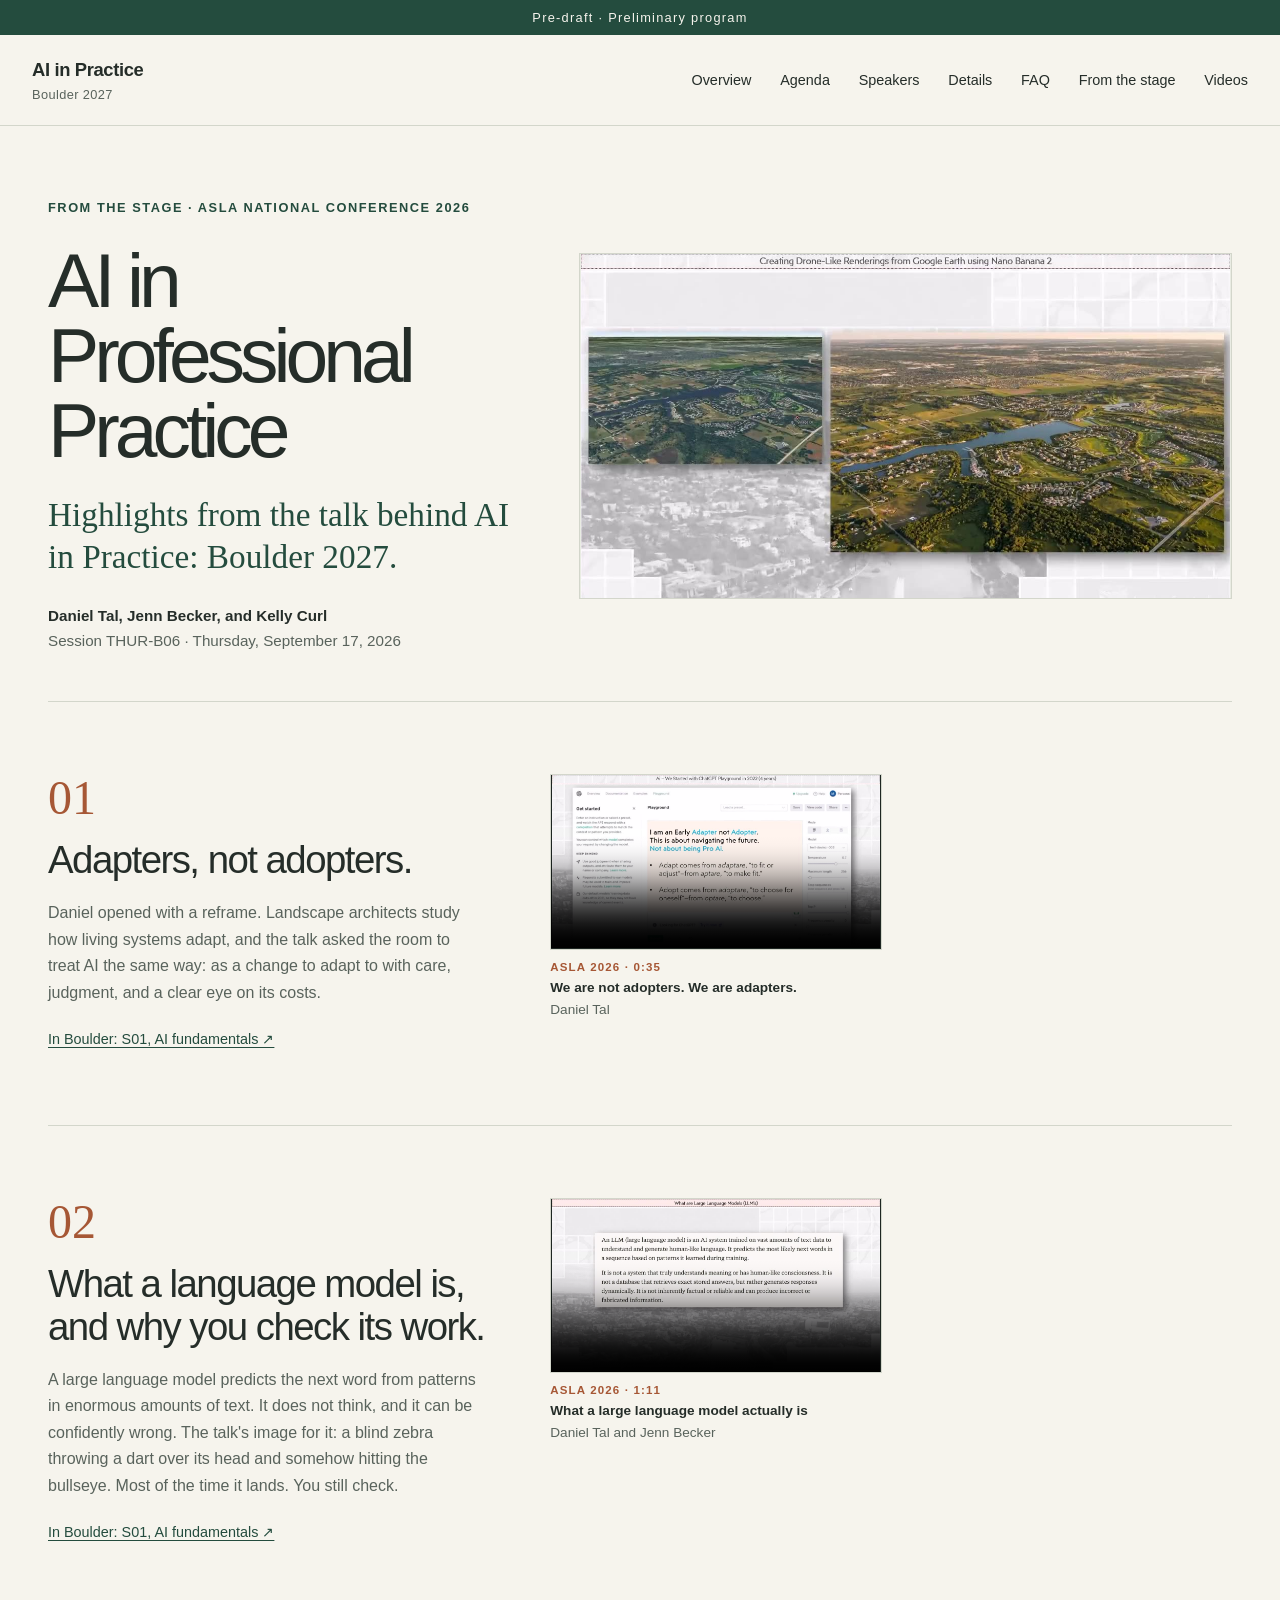
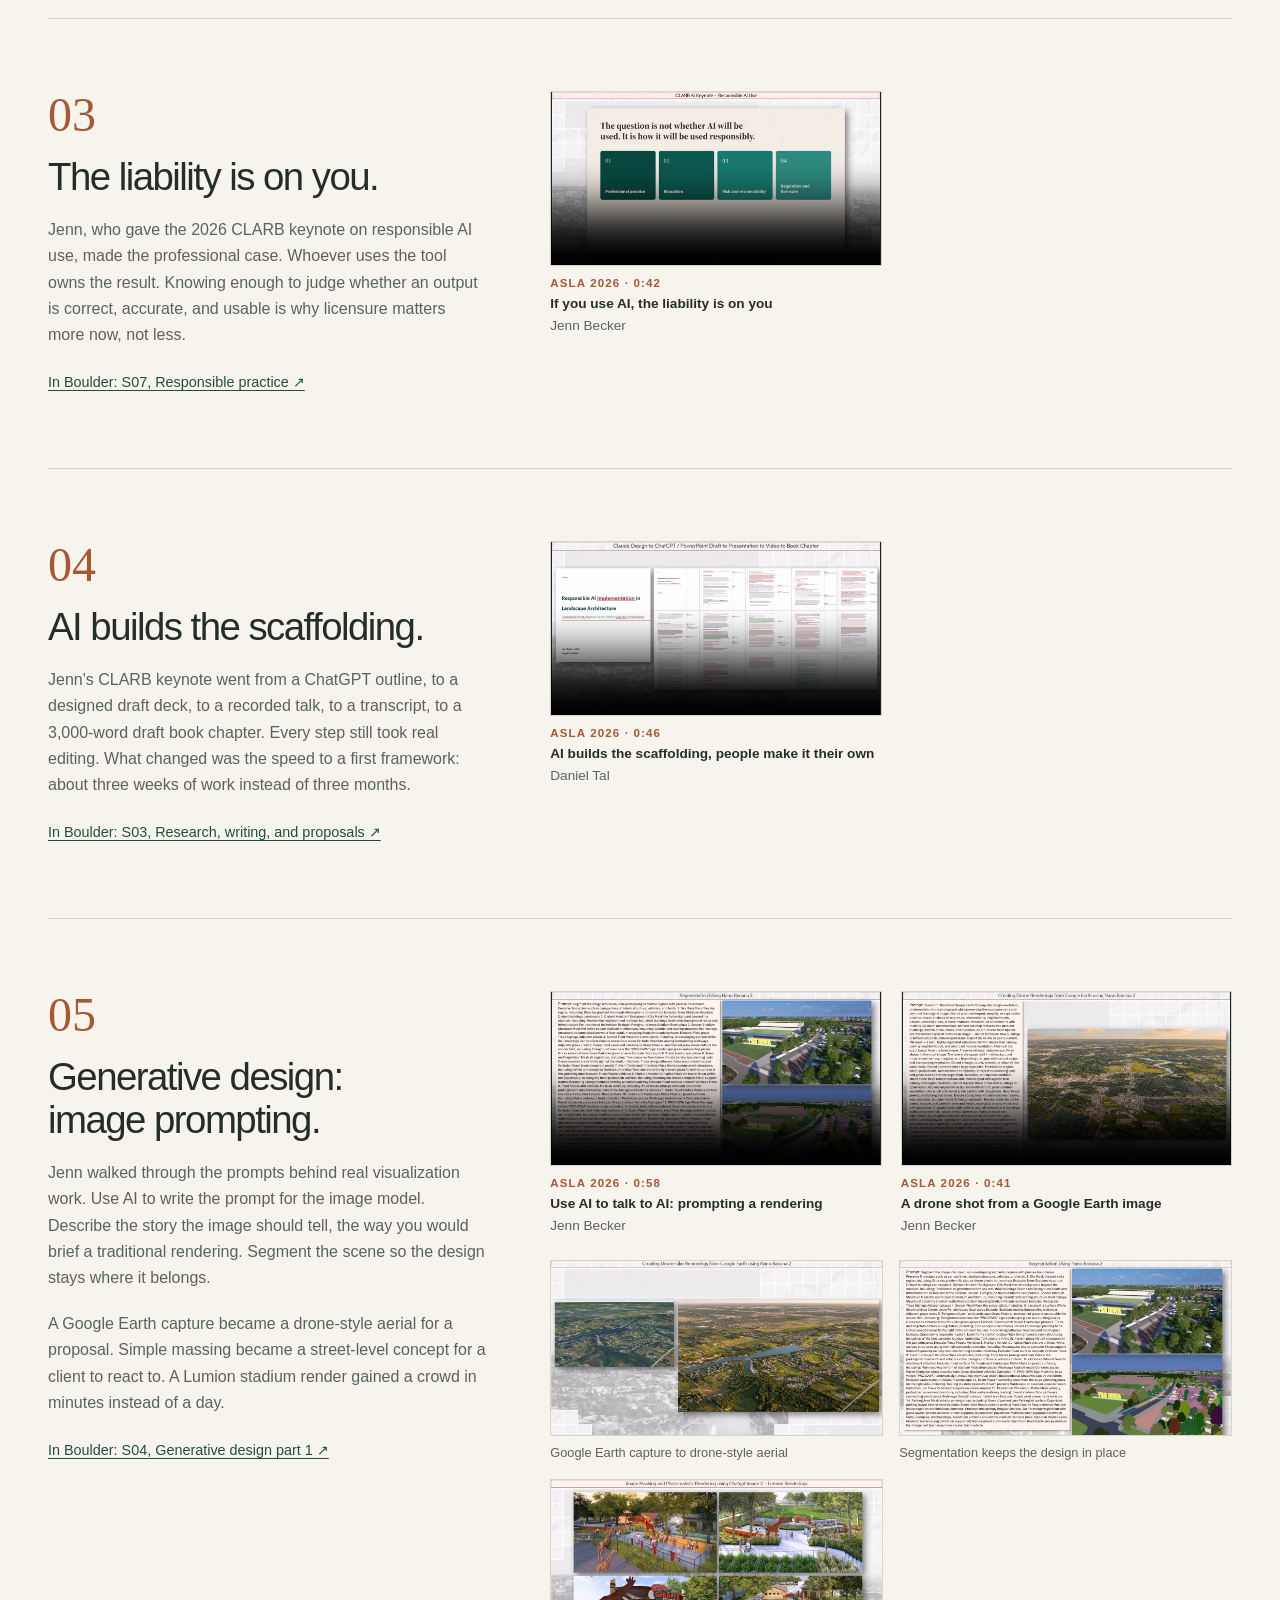
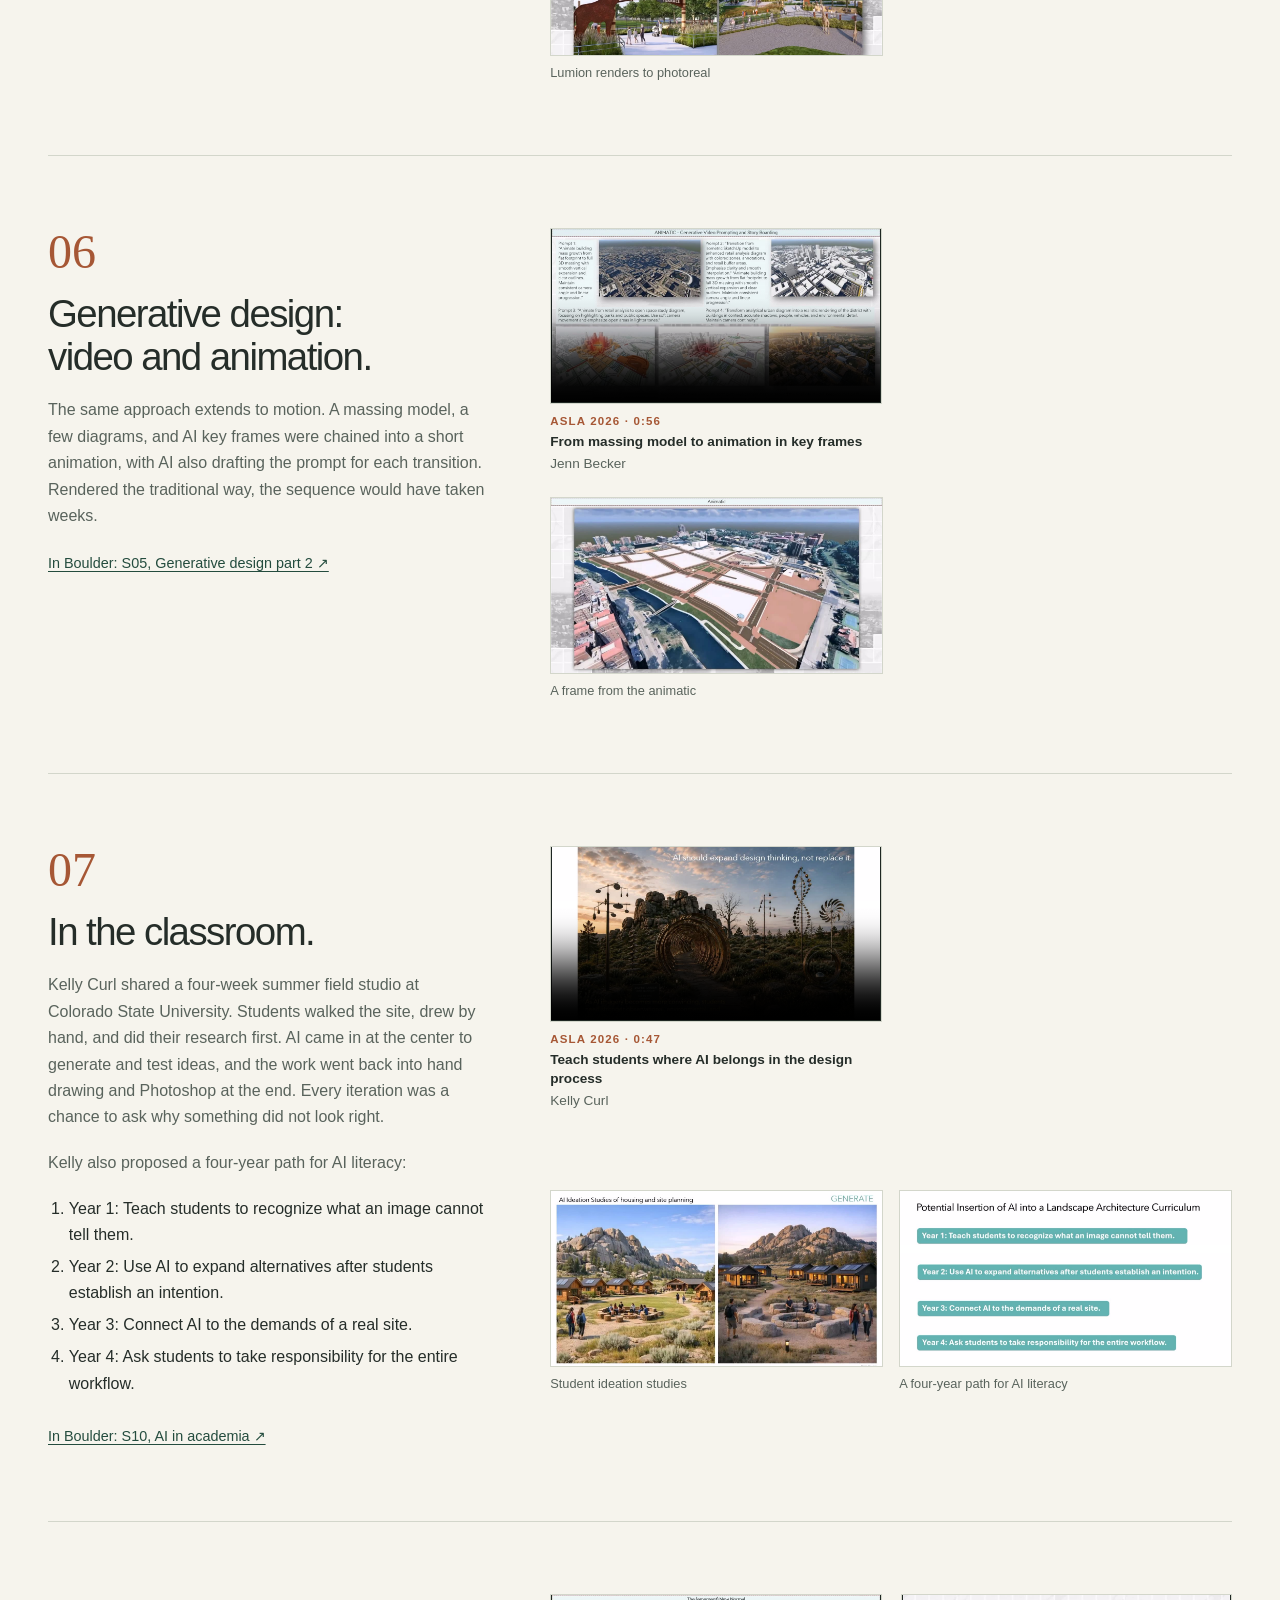
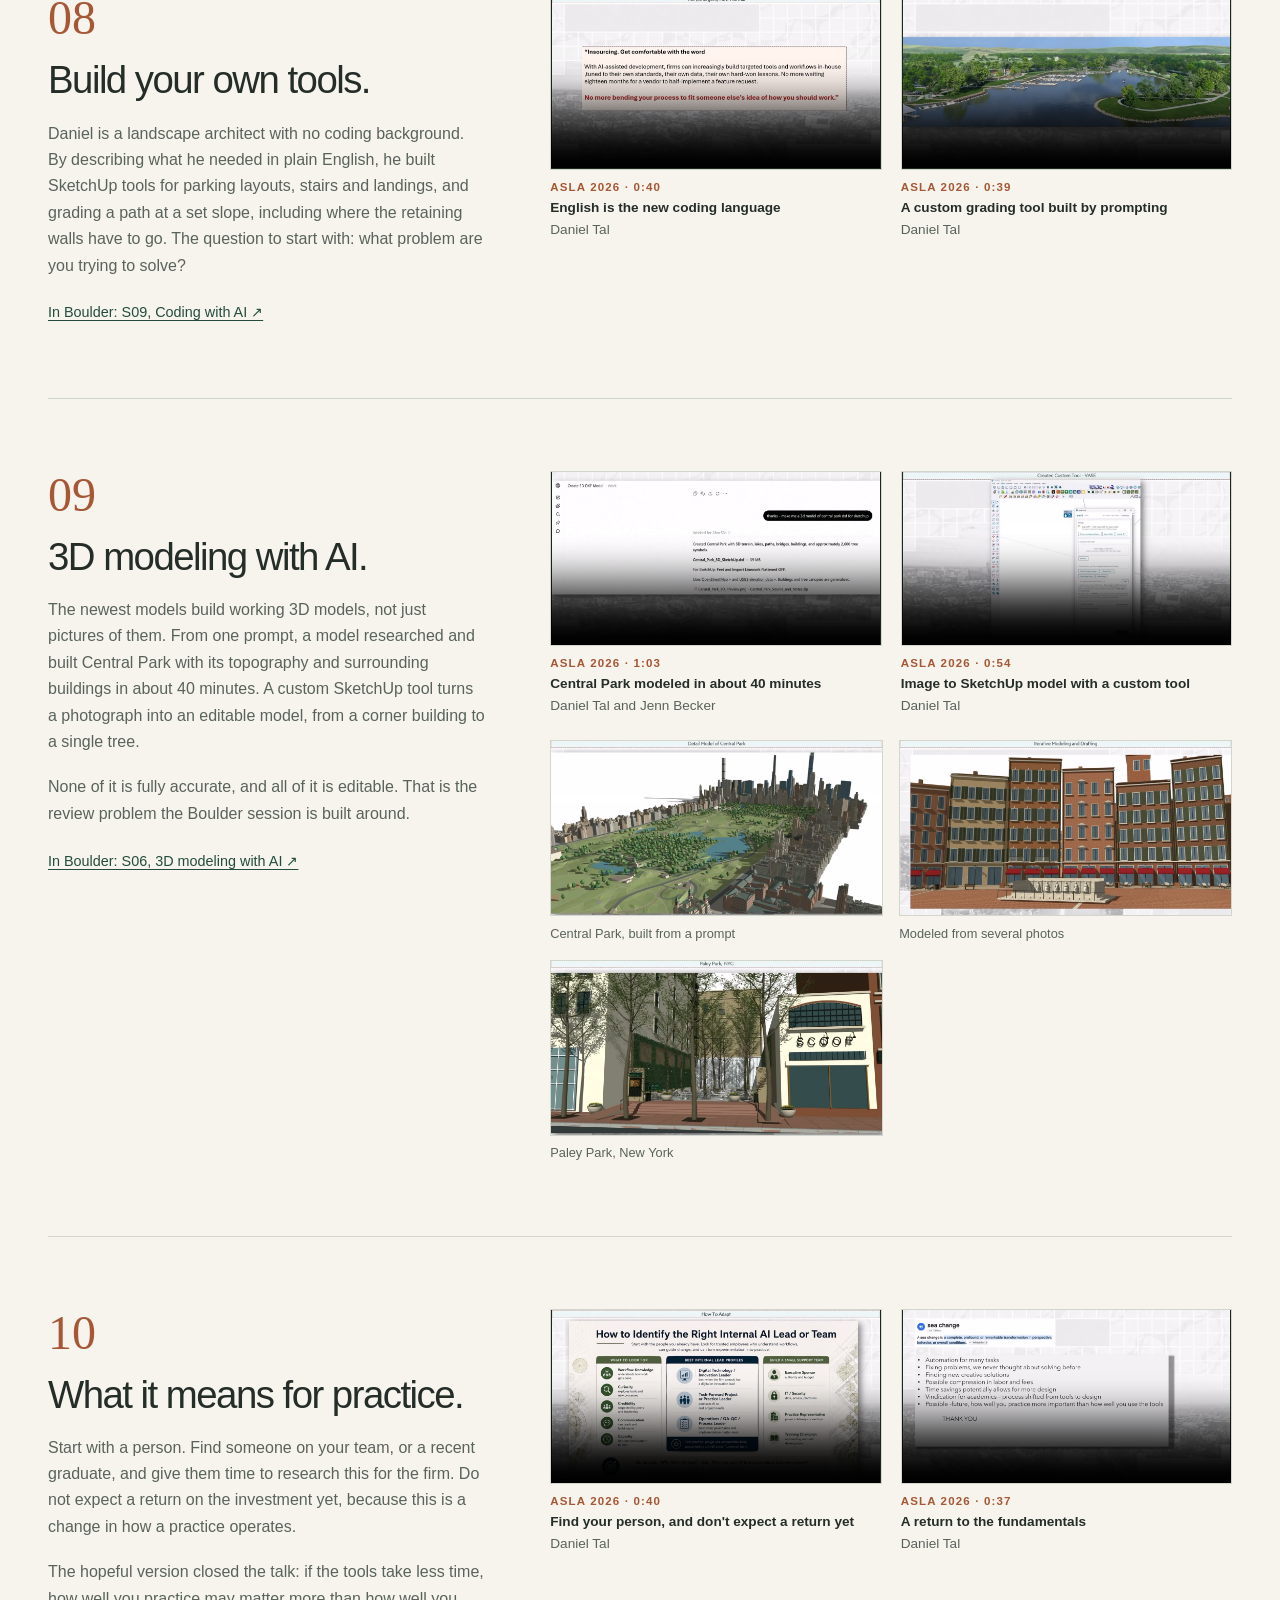
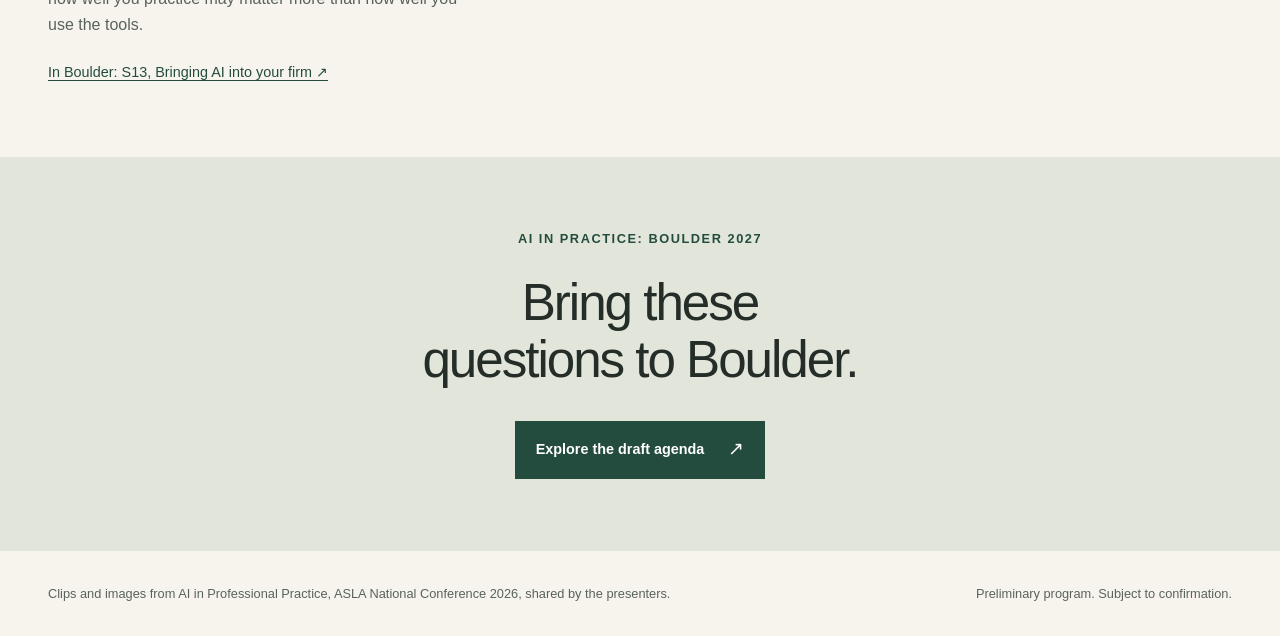
==== commit 9b7ff67d: "Add talk videos page with all clips in order Co-Authored-By: Claude Opus 5.5 <noreply@anthropic.com>" ====
--- a/stage.html
+++ b/stage.html
@@ -13,7 +13,7 @@
 <header class="site-header"><div class="header-inner">
   <a class="brand" href="index.html" aria-label="AI in Practice: Boulder 2027">AI in Practice<span>Boulder 2027</span></a>
   <nav id="navigation" aria-label="Main navigation">
-    <a href="index.html#overview">Overview</a><a href="index.html#agenda">Agenda</a><a href="index.html#speakers">Speakers</a><a href="index.html#details">Details</a><a href="index.html#faq">FAQ</a><a href="stage.html" aria-current="page">From the stage</a>
+    <a href="index.html#overview">Overview</a><a href="index.html#agenda">Agenda</a><a href="index.html#speakers">Speakers</a><a href="index.html#details">Details</a><a href="index.html#faq">FAQ</a><a href="stage.html" aria-current="page">From the stage</a><a href="videos.html">Videos</a>
   </nav>
 </div></header>
 
--- a/styles/site.css
+++ b/styles/site.css
@@ -242,3 +242,17 @@
   .chapter { padding-block: 3rem; }
   .stage-hero { padding-block: 2.5rem 2rem; }
 }
+
+/* Videos page */
+.videos-head { padding-block: 4rem 2.5rem; }
+.videos-head h1 { font-size: clamp(2.6rem, 5.5vw, 4.8rem); max-width: 16ch; }
+.videos-intro { color: var(--muted); max-width: 62ch; margin-block: 1.5rem 2rem; }
+.video-list { list-style: none; padding: 0; margin: 0 auto 4rem; display: grid; grid-template-columns: repeat(2, minmax(0, 1fr)); gap: 3rem 2.5rem; }
+.video-list li { min-width: 0; display: grid; gap: .9rem; align-content: start; scroll-margin-top: 7rem; }
+.video-list video { display: block; width: 100%; max-width: 100%; aspect-ratio: 1280 / 678; background: #1e2622; border: 1px solid var(--line); }
+.v-text { display: grid; gap: .35rem; }
+.v-meta { color: var(--copper); font-size: .75rem; letter-spacing: .1em; text-transform: uppercase; font-weight: 650; font-variant-numeric: tabular-nums; }
+.v-text h2 { font-size: 1.35rem; letter-spacing: -.02em; line-height: 1.3; }
+.v-text p { color: var(--muted); max-width: 56ch; }
+.v-text a { font-size: .85rem; color: var(--green); margin-top: .3rem; }
+@media (max-width: 760px) { .video-list { grid-template-columns: minmax(0, 1fr); gap: 2.5rem; } .videos-head { padding-block: 2.5rem 2rem; } }
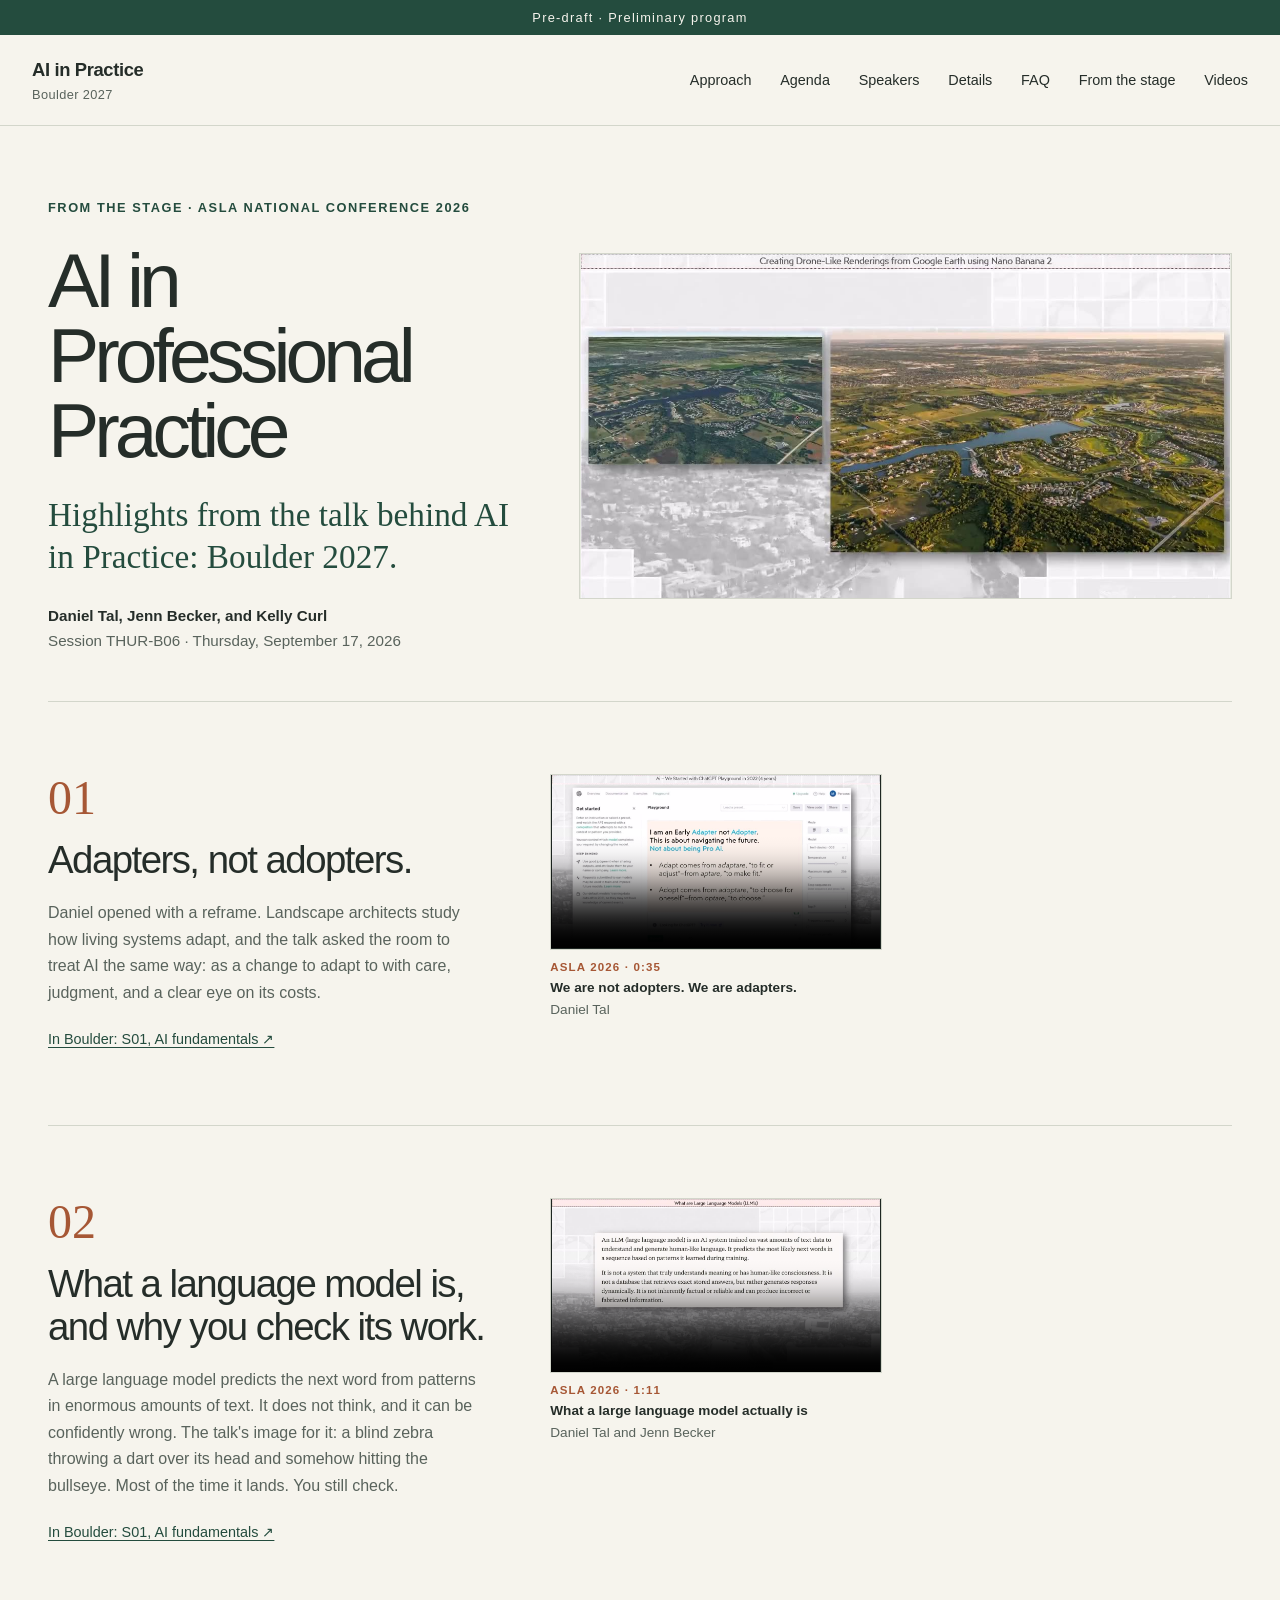
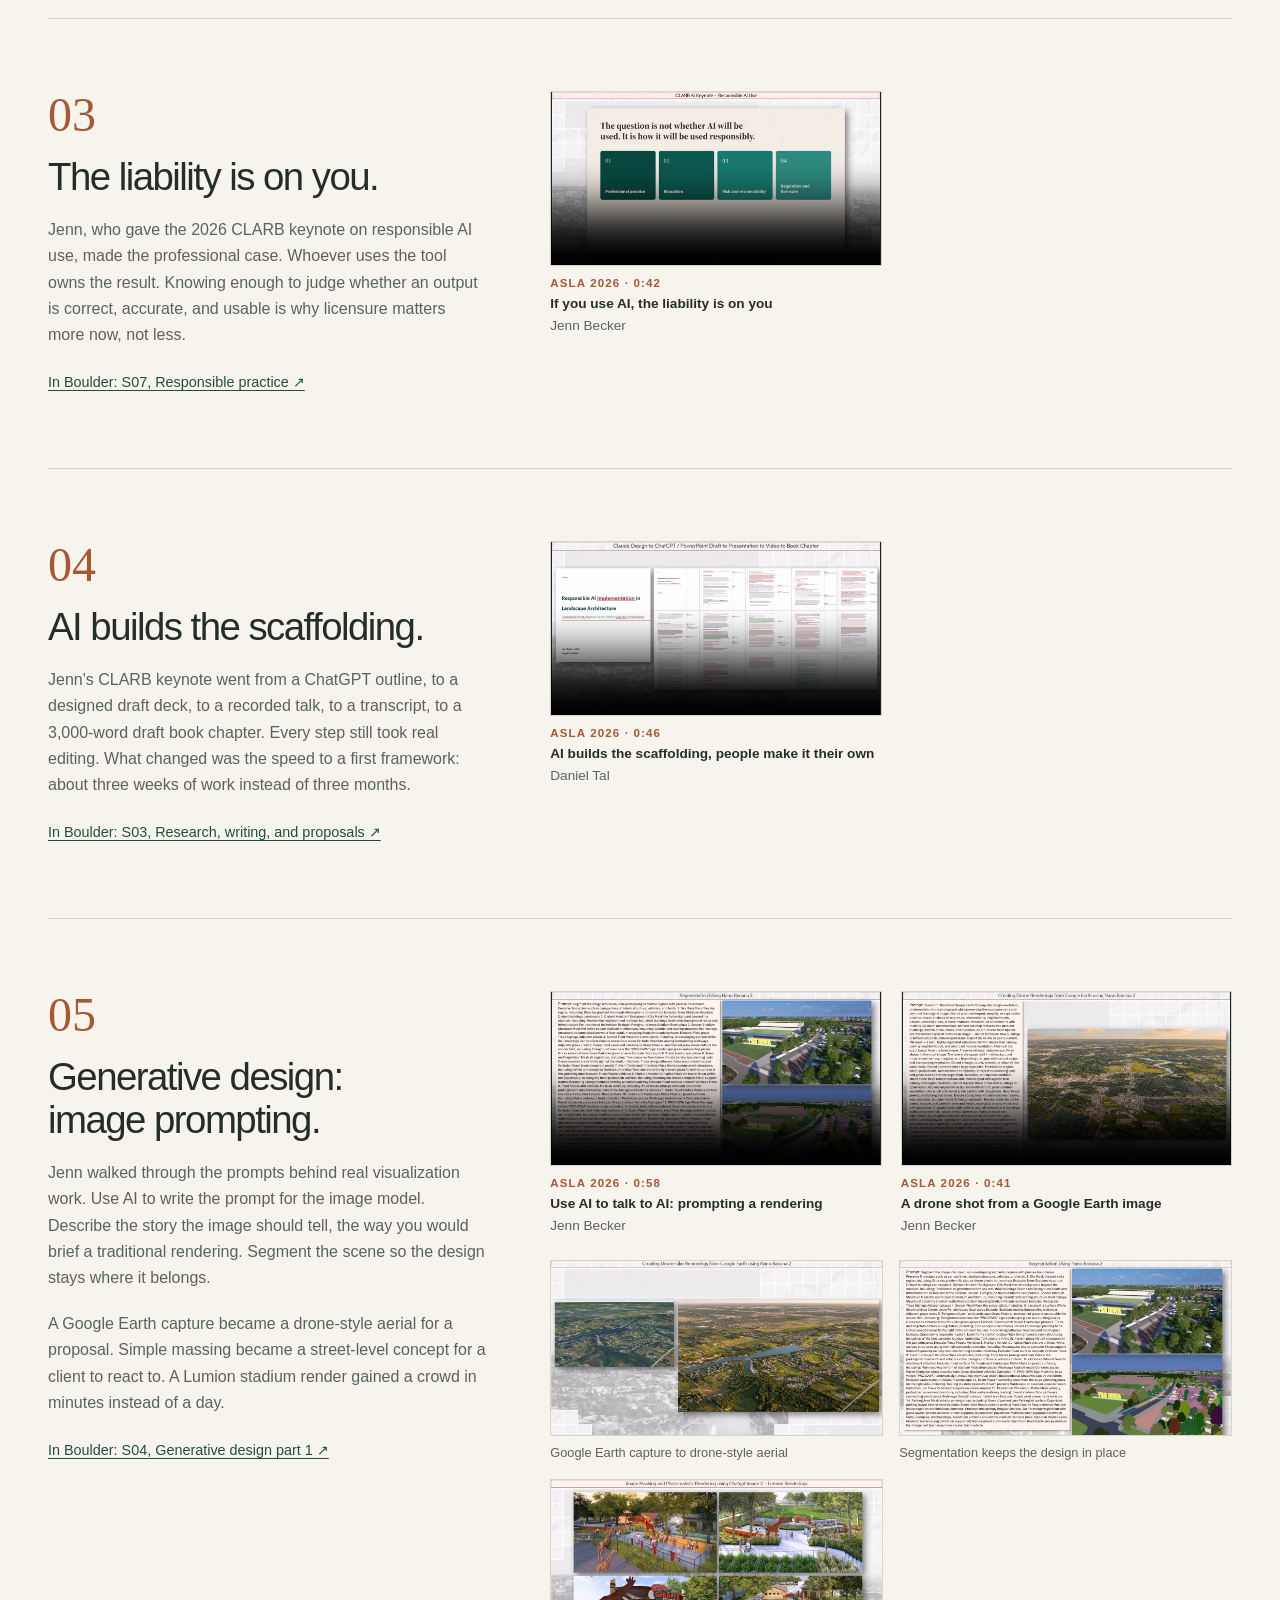
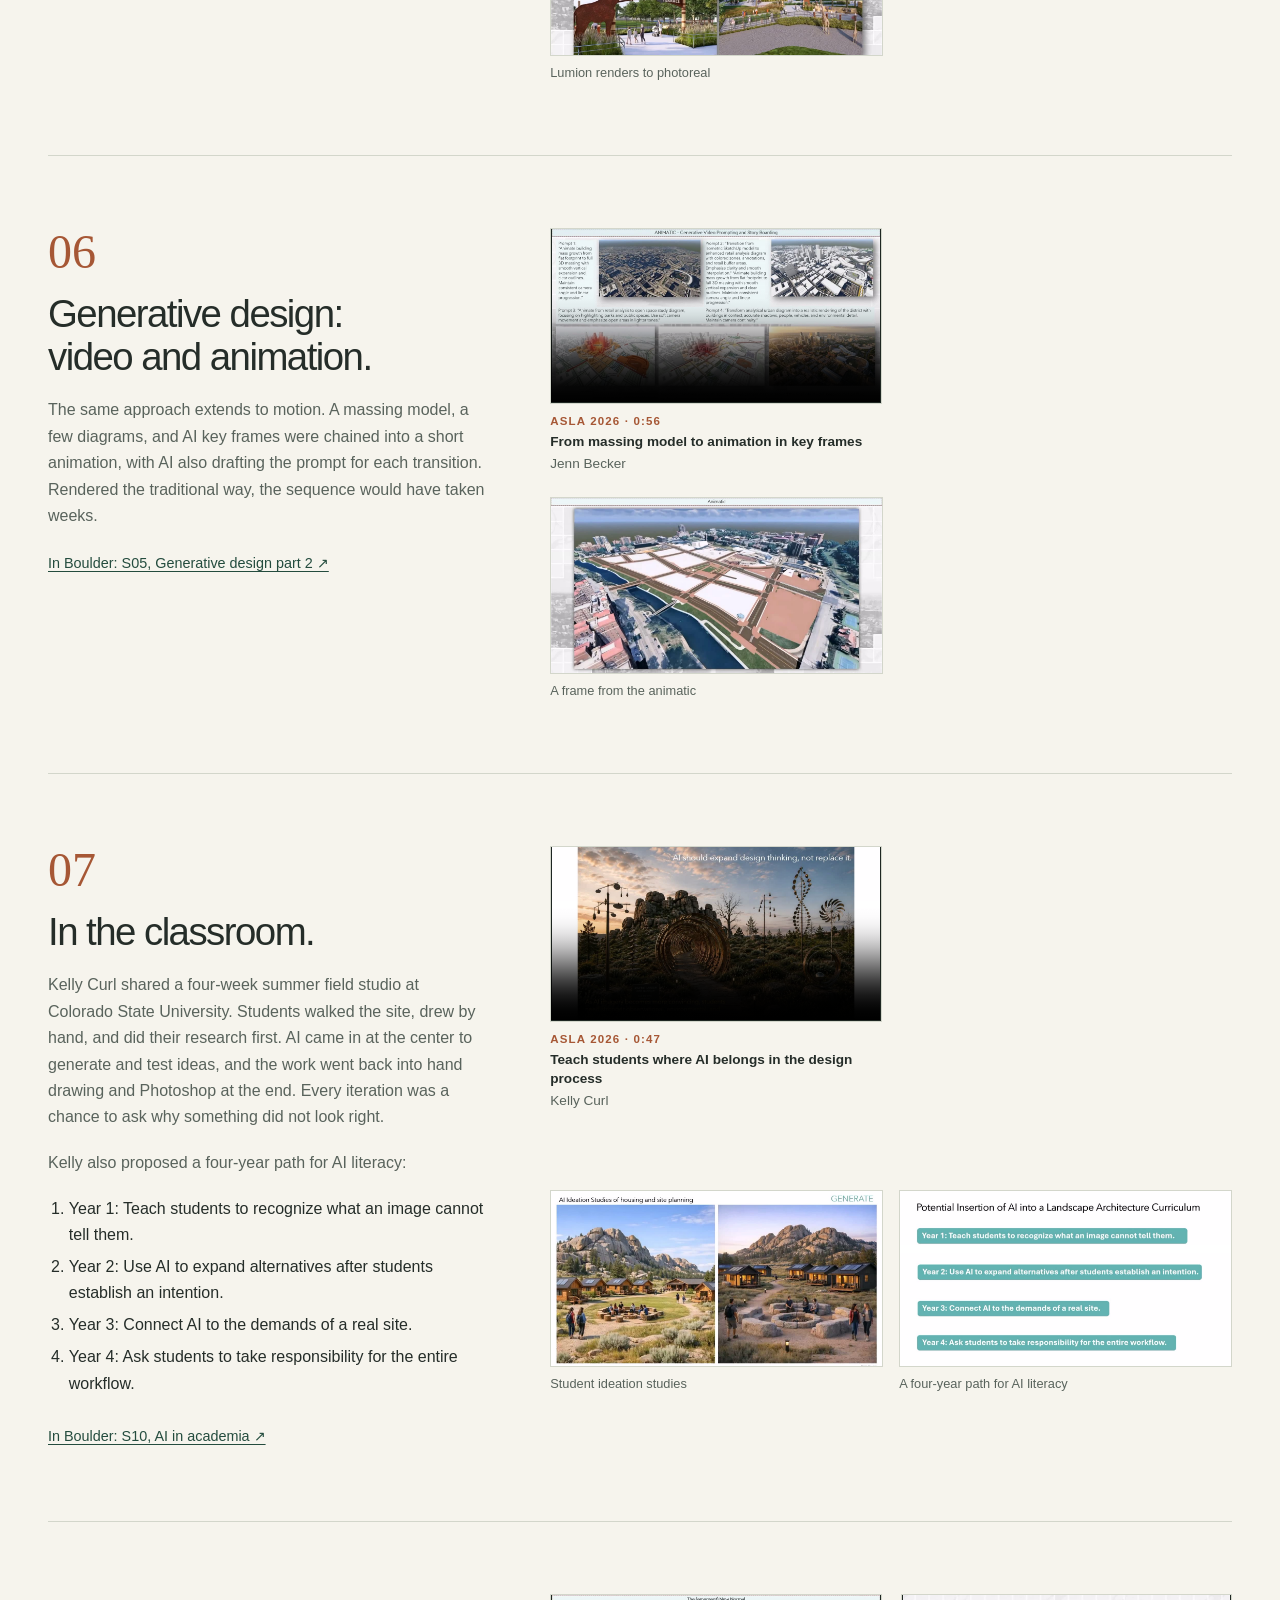
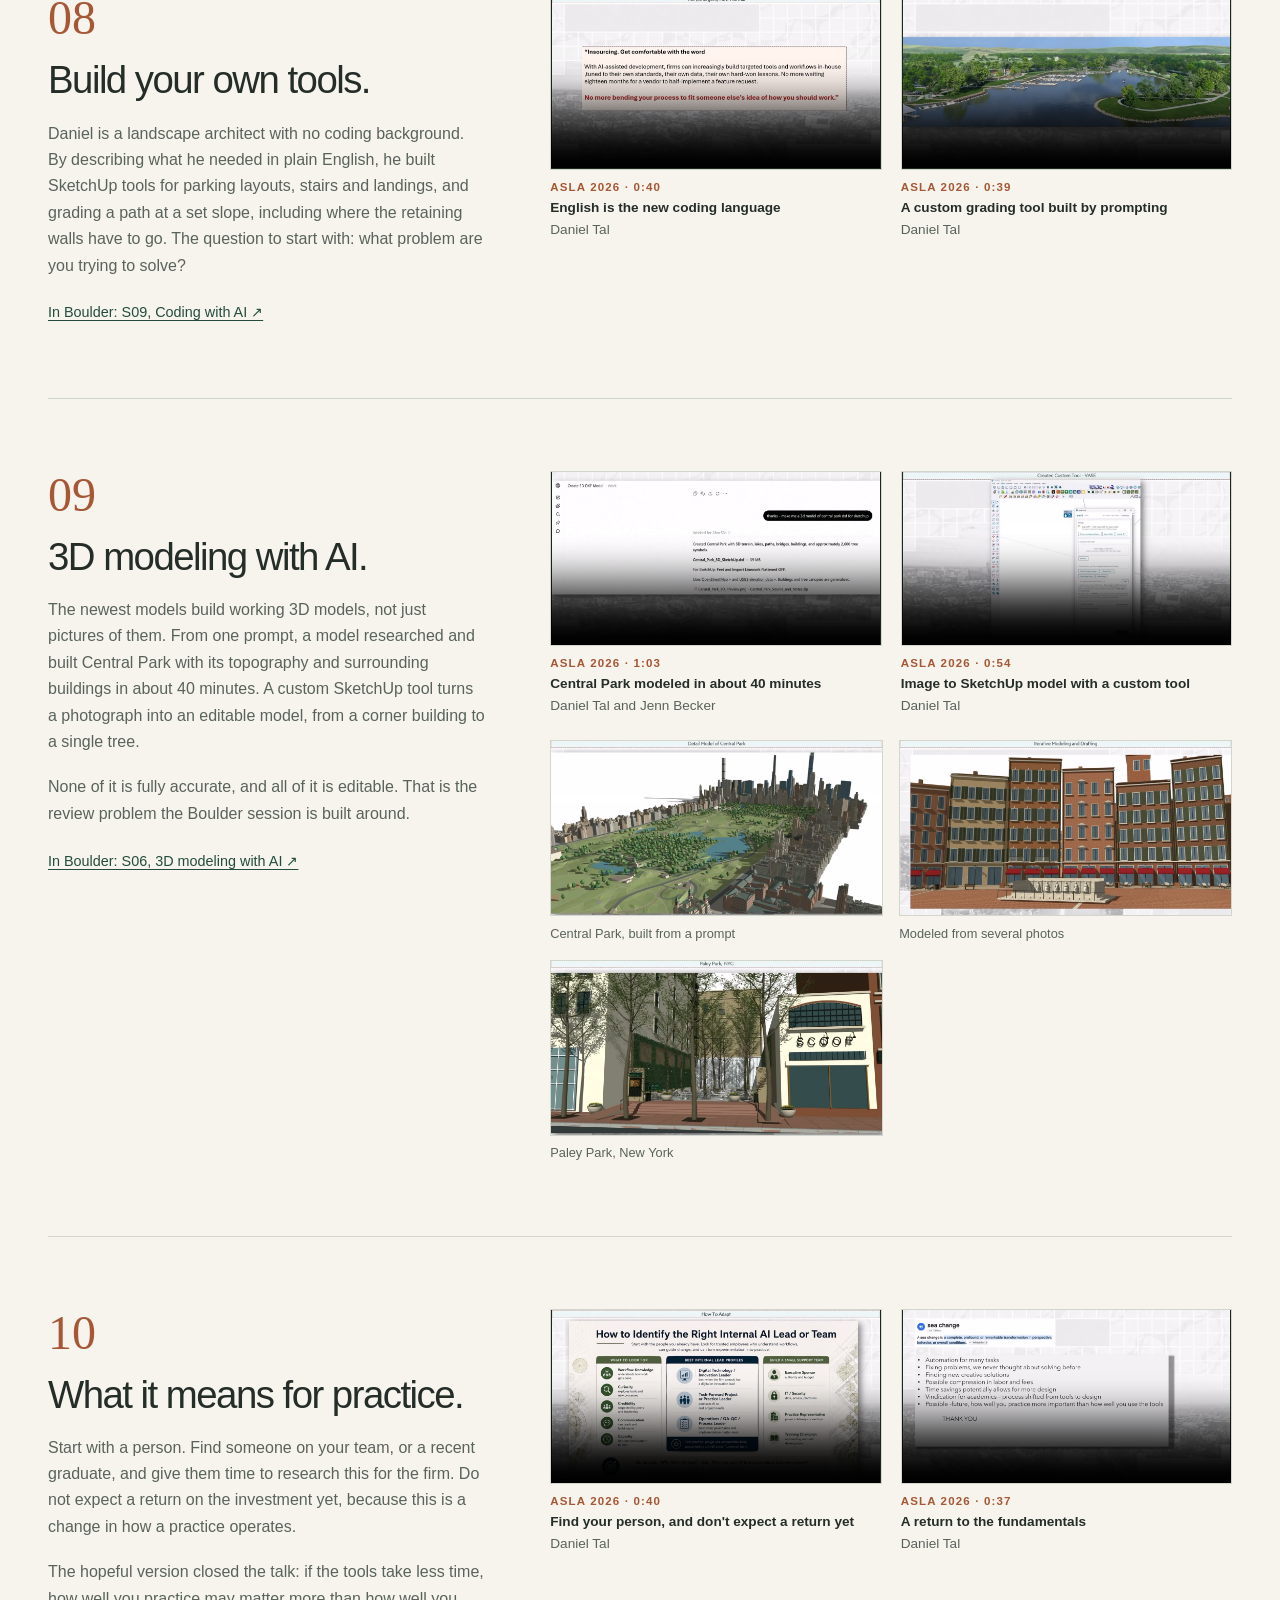
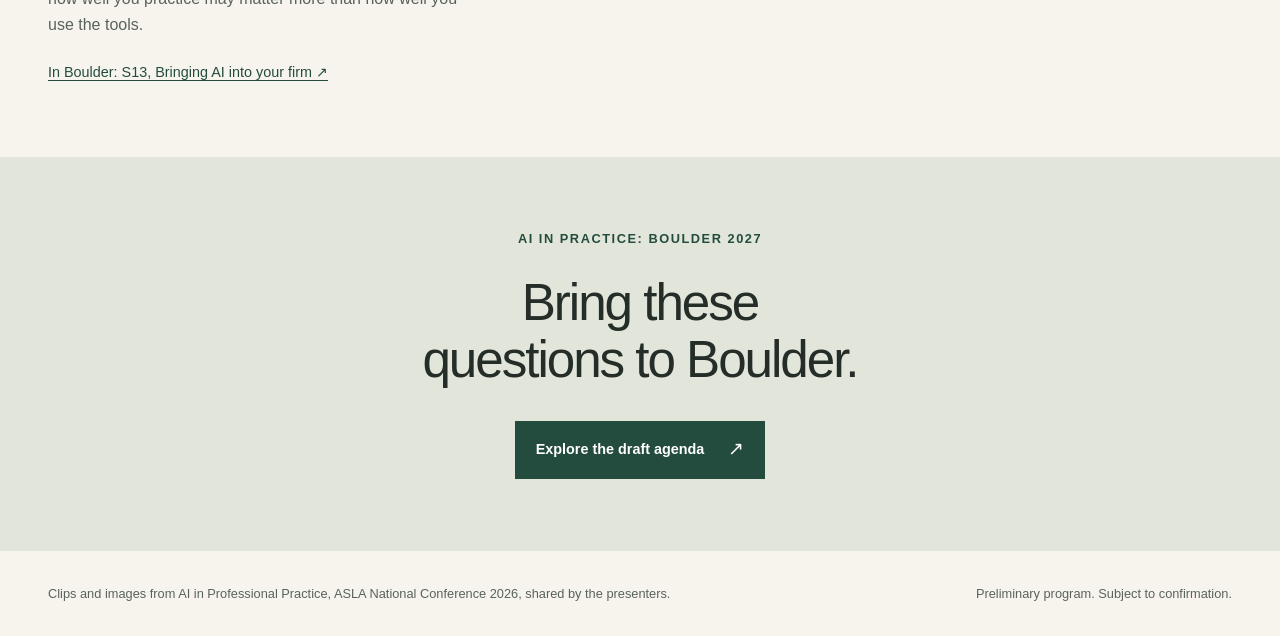
==== commit 32c273df: "Hero clips over the art, approach with practice examples, drop overview and teaser Co-Authored-By: C" ====
--- a/stage.html
+++ b/stage.html
@@ -13,7 +13,7 @@
 <header class="site-header"><div class="header-inner">
   <a class="brand" href="index.html" aria-label="AI in Practice: Boulder 2027">AI in Practice<span>Boulder 2027</span></a>
   <nav id="navigation" aria-label="Main navigation">
-    <a href="index.html#overview">Overview</a><a href="index.html#agenda">Agenda</a><a href="index.html#speakers">Speakers</a><a href="index.html#details">Details</a><a href="index.html#faq">FAQ</a><a href="stage.html" aria-current="page">From the stage</a><a href="videos.html">Videos</a>
+    <a href="index.html#approach">Approach</a><a href="index.html#agenda">Agenda</a><a href="index.html#speakers">Speakers</a><a href="index.html#details">Details</a><a href="index.html#faq">FAQ</a><a href="stage.html" aria-current="page">From the stage</a><a href="videos.html">Videos</a>
   </nav>
 </div></header>
 
--- a/styles/site.css
+++ b/styles/site.css
@@ -256,3 +256,36 @@
 .v-text p { color: var(--muted); max-width: 56ch; }
 .v-text a { font-size: .85rem; color: var(--green); margin-top: .3rem; }
 @media (max-width: 760px) { .video-list { grid-template-columns: minmax(0, 1fr); gap: 2.5rem; } .videos-head { padding-block: 2.5rem 2rem; } }
+
+/* Hero: three playable clips over the art panel */
+.hero-clips { position: absolute; inset: 1.4rem; z-index: 1; display: grid; align-content: center; gap: 1.1rem; }
+.hero-clip { margin: 0; background: var(--paper); padding: .45rem; box-shadow: 0 10px 28px rgba(25, 57, 46, .18); min-width: 0; }
+.hero-clip:nth-child(1) { margin-right: 30%; }
+.hero-clip:nth-child(2) { margin-left: 16%; }
+.hero-clip:nth-child(3) { margin-right: 8%; }
+.hero-clip video { display: block; width: 100%; max-width: 100%; aspect-ratio: 1280 / 678; background: #1e2622; }
+.hero-clip figcaption { display: flex; justify-content: space-between; gap: .8rem; font-size: .78rem; line-height: 1.4; padding: .45rem .15rem .1rem; color: var(--ink); }
+.hero-clip figcaption span:last-child { color: var(--copper); font-variant-numeric: tabular-nums; flex-shrink: 0; }
+
+/* Approach: practice examples */
+.approach-audience { margin-top: 1rem; font-size: .9rem; color: #c2cbbd; }
+.practice-title { margin-top: 4rem; }
+.practice-intro { color: #dde2d8; margin-top: .8rem; max-width: 70ch; }
+.practice-grid { display: grid; grid-template-columns: repeat(4, minmax(0, 1fr)); gap: 2rem 1.6rem; margin-top: 2rem; }
+.practice-group { display: grid; gap: 1.4rem; align-content: start; min-width: 0; }
+.practice-label { color: #d3ba95; font-size: .78rem; letter-spacing: .12em; text-transform: uppercase; font-weight: 650; padding-bottom: .6rem; border-bottom: 1px solid #597466; }
+.practice-group figure { margin: 0; min-width: 0; }
+.practice-group img { display: block; width: 100%; max-width: 100%; aspect-ratio: 1280 / 651; object-fit: cover; background: #19392e; }
+.practice-group figcaption { margin-top: .6rem; font-size: .85rem; line-height: 1.5; color: #dde2d8; }
+.practice-group figcaption strong { display: block; color: var(--paper); font-weight: 600; font-size: .95rem; }
+@media (max-width: 1100px) { .practice-grid { grid-template-columns: repeat(2, minmax(0, 1fr)); } }
+@media (max-width: 900px) {
+  .hero { grid-template-columns: minmax(0, 1fr); }
+  .hero-art { min-height: 0; }
+  .hero-clips { position: relative; inset: auto; padding: 1.4rem; }
+}
+@media (max-width: 680px) {
+  .hero-art svg { height: 100%; top: 0; right: 0; }
+  .hero-clip:nth-child(n) { margin: 0; }
+  .practice-grid { grid-template-columns: minmax(0, 1fr); }
+}
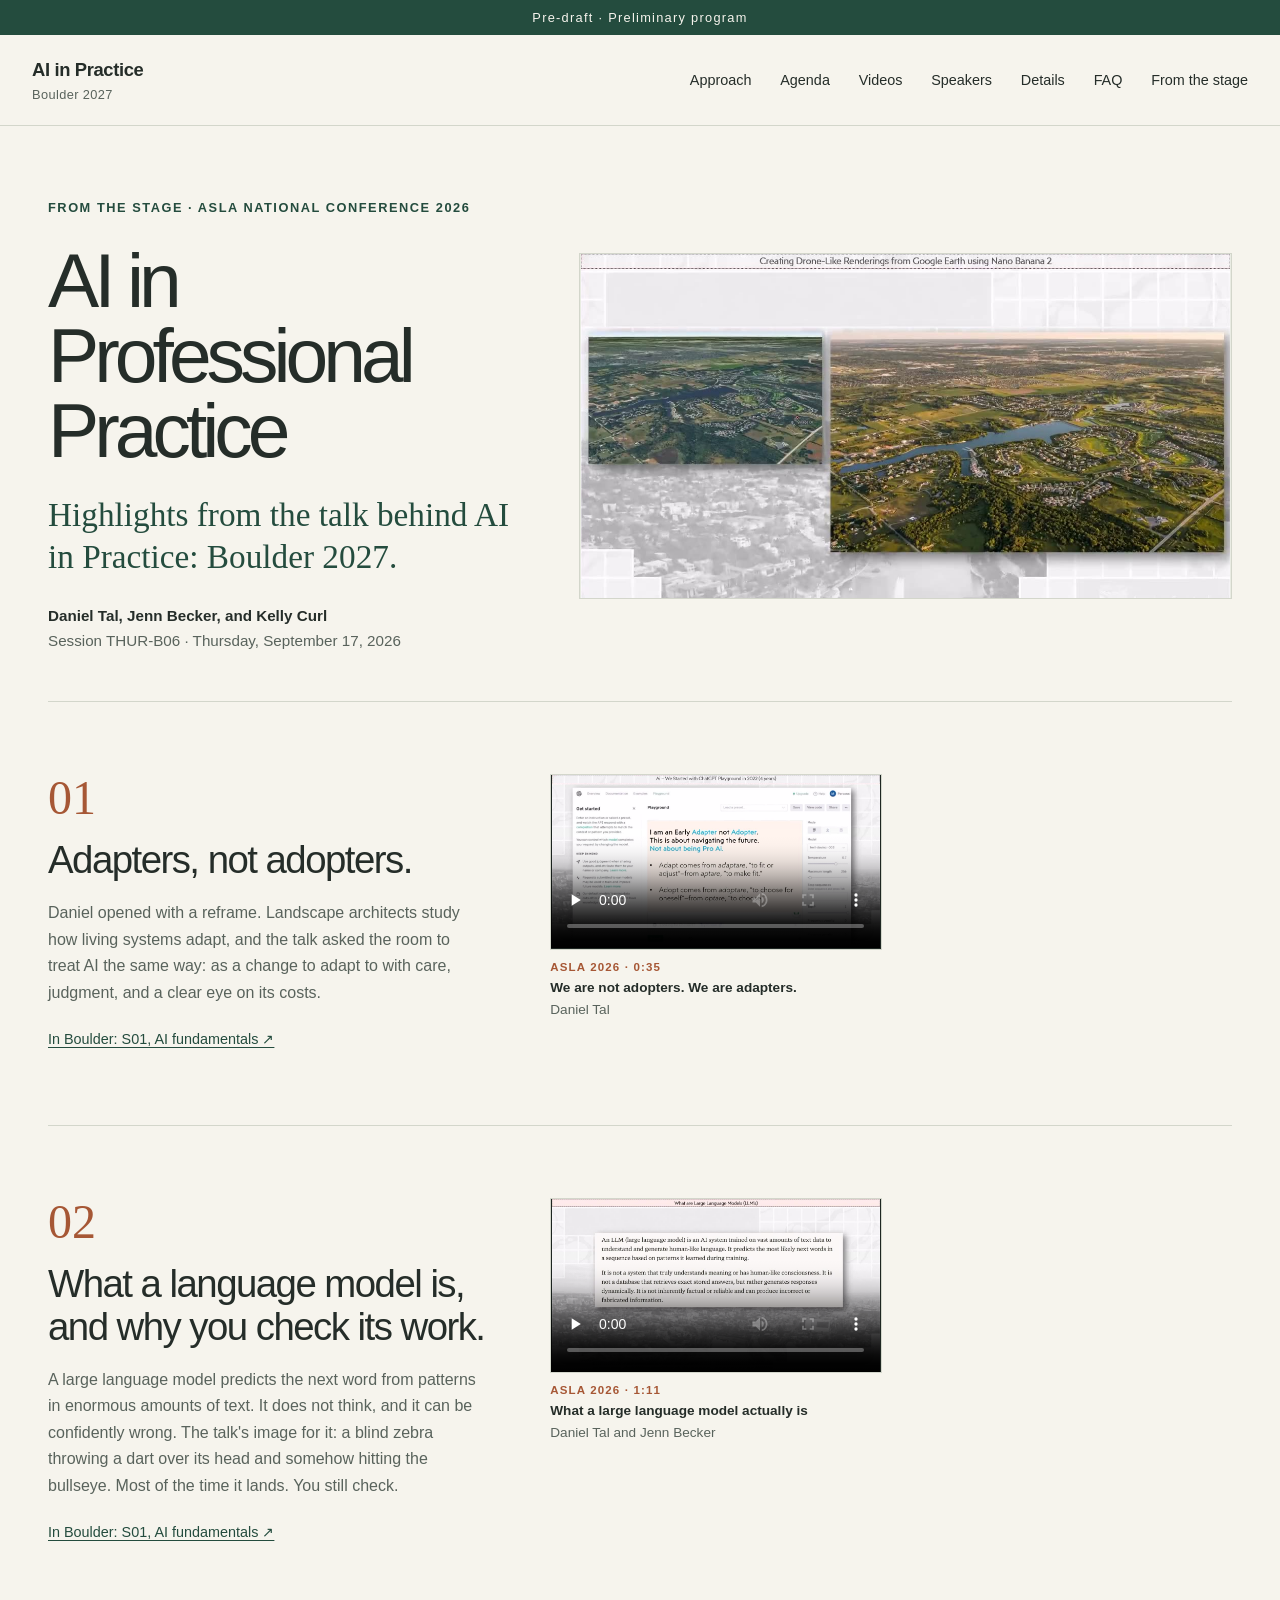
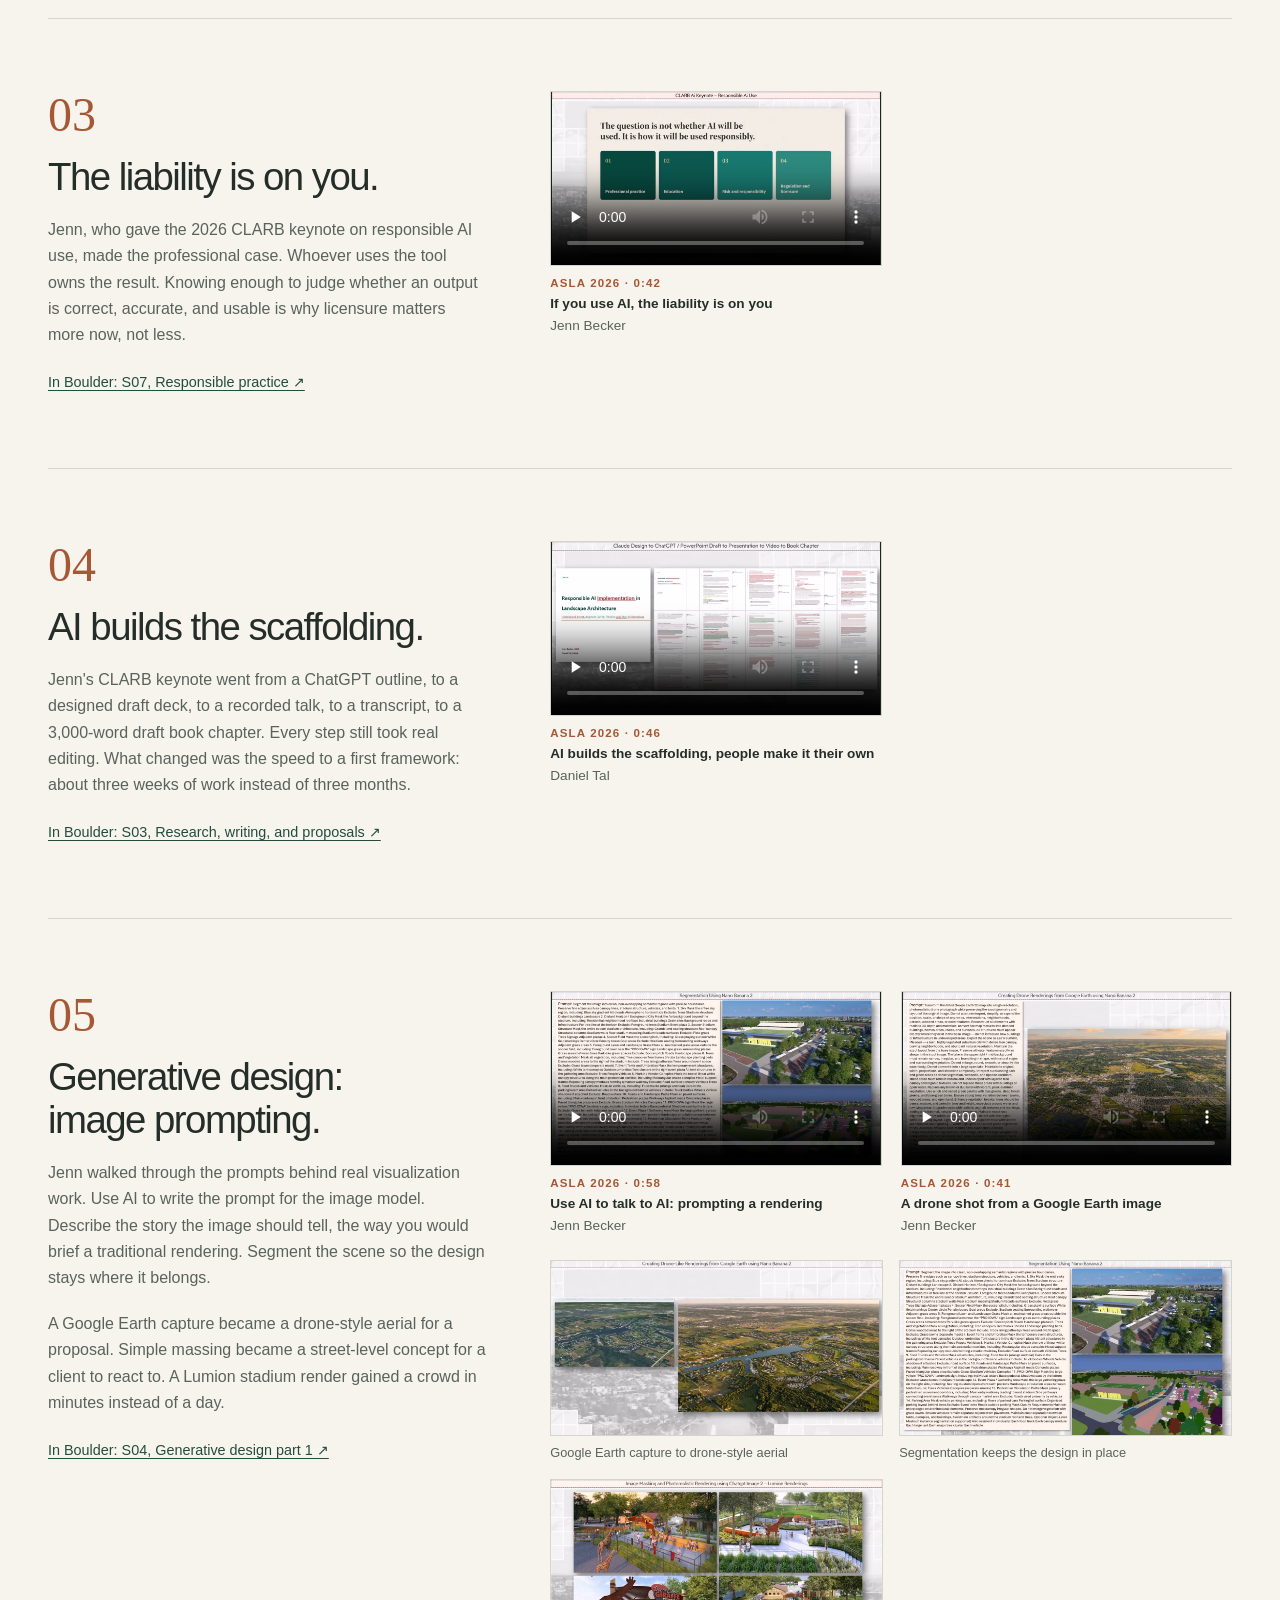
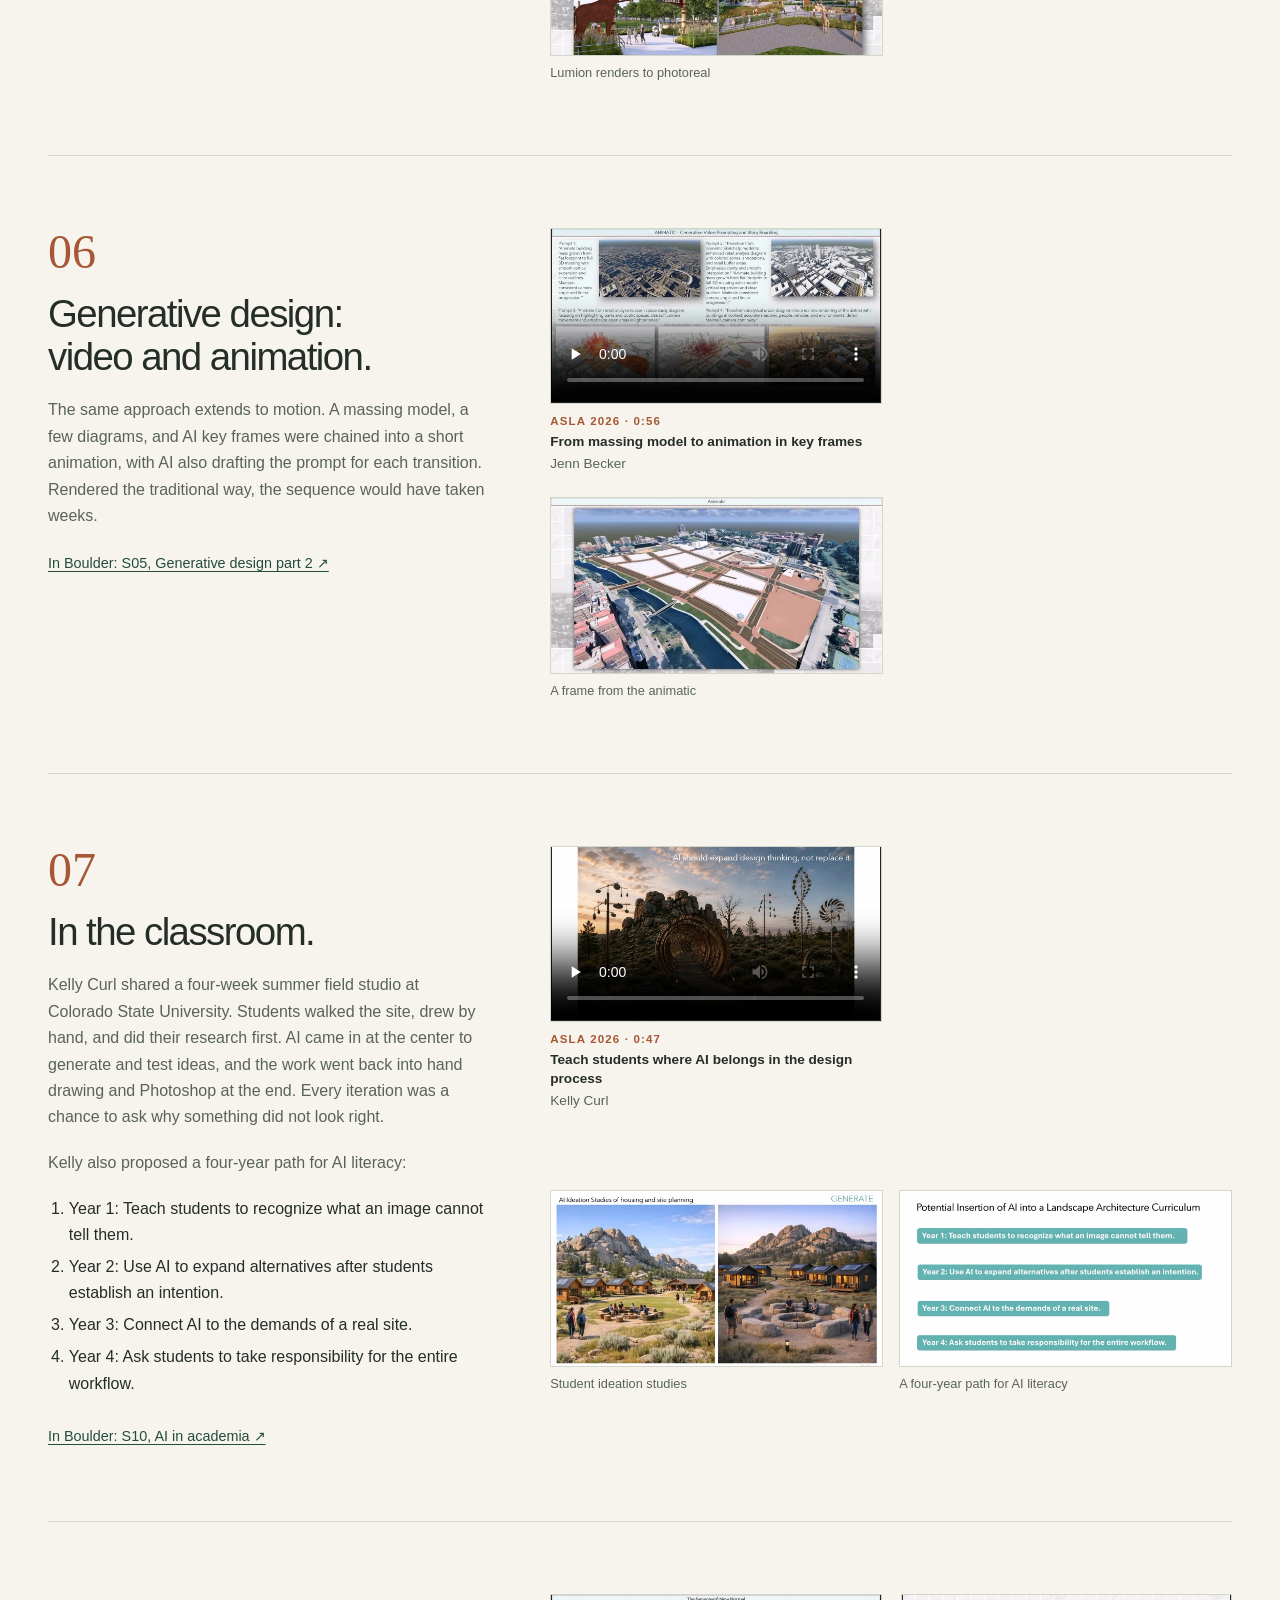
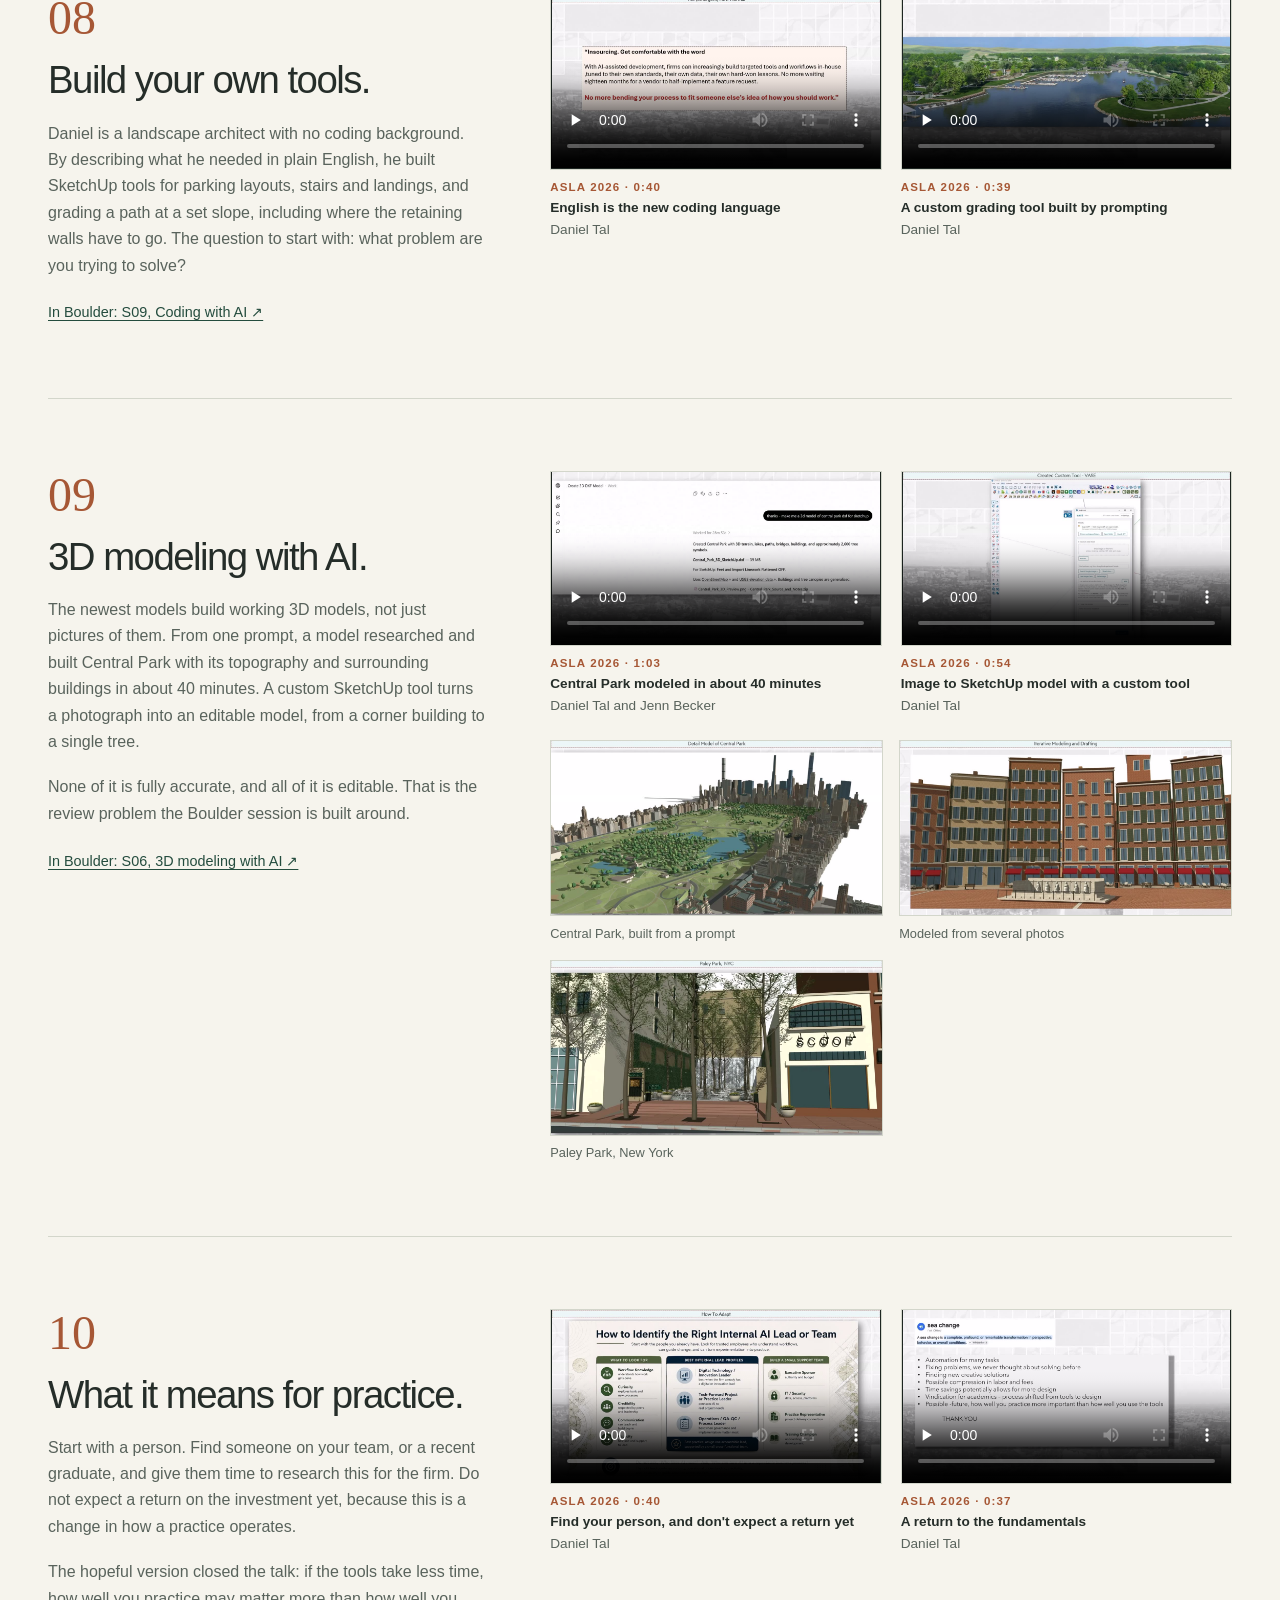
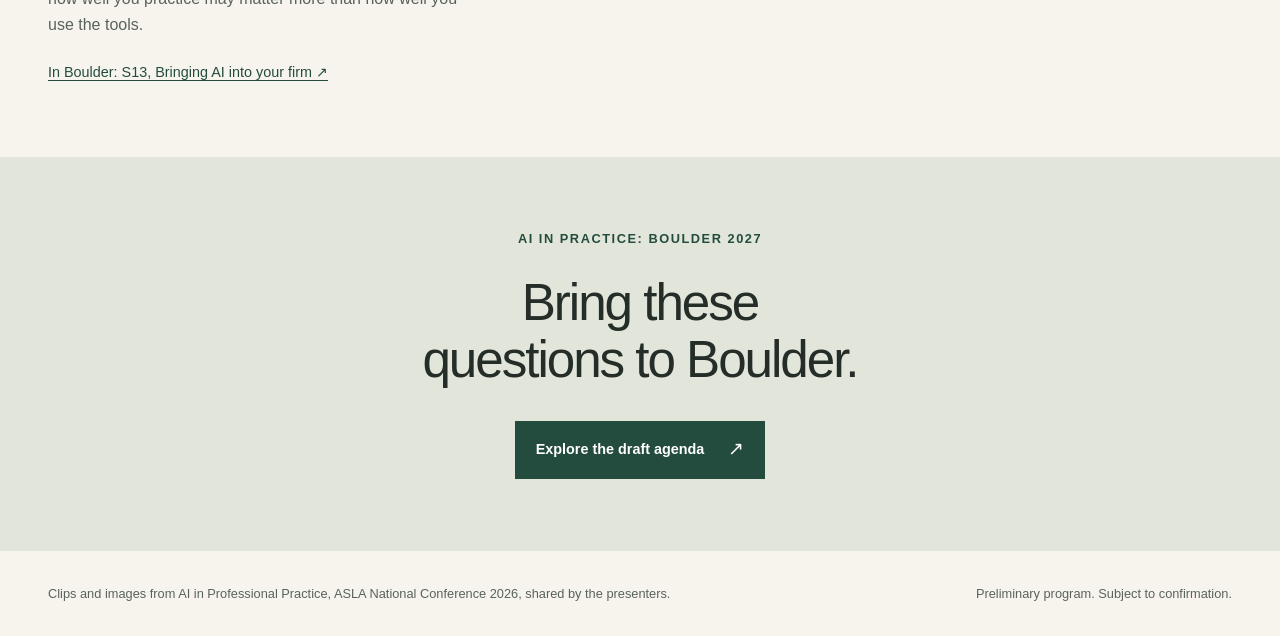
==== commit d6b79bec: "Hero clips in one clean column, two-column approach, Videos next to Agenda Co-Authored-By: Claude Op" ====
--- a/stage.html
+++ b/stage.html
@@ -13,7 +13,7 @@
 <header class="site-header"><div class="header-inner">
   <a class="brand" href="index.html" aria-label="AI in Practice: Boulder 2027">AI in Practice<span>Boulder 2027</span></a>
   <nav id="navigation" aria-label="Main navigation">
-    <a href="index.html#approach">Approach</a><a href="index.html#agenda">Agenda</a><a href="index.html#speakers">Speakers</a><a href="index.html#details">Details</a><a href="index.html#faq">FAQ</a><a href="stage.html" aria-current="page">From the stage</a><a href="videos.html">Videos</a>
+    <a href="index.html#approach">Approach</a><a href="index.html#agenda">Agenda</a><a href="videos.html">Videos</a><a href="index.html#speakers">Speakers</a><a href="index.html#details">Details</a><a href="index.html#faq">FAQ</a><a href="stage.html" aria-current="page">From the stage</a>
   </nav>
 </div></header>
 
--- a/styles/site.css
+++ b/styles/site.css
@@ -257,35 +257,27 @@
 .v-text a { font-size: .85rem; color: var(--green); margin-top: .3rem; }
 @media (max-width: 760px) { .video-list { grid-template-columns: minmax(0, 1fr); gap: 2.5rem; } .videos-head { padding-block: 2.5rem 2rem; } }
 
-/* Hero: three playable clips over the art panel */
-.hero-clips { position: absolute; inset: 1.4rem; z-index: 1; display: grid; align-content: center; gap: 1.1rem; }
-.hero-clip { margin: 0; background: var(--paper); padding: .45rem; box-shadow: 0 10px 28px rgba(25, 57, 46, .18); min-width: 0; }
-.hero-clip:nth-child(1) { margin-right: 30%; }
-.hero-clip:nth-child(2) { margin-left: 16%; }
-.hero-clip:nth-child(3) { margin-right: 8%; }
-.hero-clip video { display: block; width: 100%; max-width: 100%; aspect-ratio: 1280 / 678; background: #1e2622; }
-.hero-clip figcaption { display: flex; justify-content: space-between; gap: .8rem; font-size: .78rem; line-height: 1.4; padding: .45rem .15rem .1rem; color: var(--ink); }
+/* Hero: three clips, same size, one column */
+.hero { align-items: center; }
+.hero-media { min-width: 0; }
+.hero-clips { display: grid; gap: 1.1rem; width: 100%; max-width: 400px; margin-left: auto; }
+.hero-clip { margin: 0; min-width: 0; }
+.hero-clip video { display: block; width: 100%; max-width: 100%; aspect-ratio: 1280 / 678; background: #1e2622; border: 1px solid var(--line); }
+.hero-clip figcaption { display: flex; justify-content: space-between; gap: .8rem; font-size: .8rem; line-height: 1.4; padding-top: .4rem; color: var(--ink); }
 .hero-clip figcaption span:last-child { color: var(--copper); font-variant-numeric: tabular-nums; flex-shrink: 0; }
 
-/* Approach: practice examples */
+/* Approach: learn and practice side by side */
 .approach-audience { margin-top: 1rem; font-size: .9rem; color: #c2cbbd; }
-.practice-title { margin-top: 4rem; }
-.practice-intro { color: #dde2d8; margin-top: .8rem; max-width: 70ch; }
-.practice-grid { display: grid; grid-template-columns: repeat(4, minmax(0, 1fr)); gap: 2rem 1.6rem; margin-top: 2rem; }
-.practice-group { display: grid; gap: 1.4rem; align-content: start; min-width: 0; }
-.practice-label { color: #d3ba95; font-size: .78rem; letter-spacing: .12em; text-transform: uppercase; font-weight: 650; padding-bottom: .6rem; border-bottom: 1px solid #597466; }
+.approach-cols { display: grid; grid-template-columns: minmax(0, .85fr) minmax(0, 1.15fr); gap: 4rem; align-items: start; }
+.learn-col .learning-grid { grid-template-columns: minmax(0, 1fr); }
+.practice-intro { color: #dde2d8; margin-top: .8rem; max-width: 62ch; font-size: .95rem; }
+.practice-grid { display: grid; gap: 2rem; margin-top: 1.5rem; }
+.practice-group { display: grid; grid-template-columns: repeat(2, minmax(0, 1fr)); gap: .9rem 1.2rem; align-items: start; min-width: 0; }
+.practice-label { grid-column: 1 / -1; color: #d3ba95; font-size: .78rem; letter-spacing: .12em; text-transform: uppercase; font-weight: 650; padding-bottom: .5rem; border-bottom: 1px solid #597466; }
 .practice-group figure { margin: 0; min-width: 0; }
 .practice-group img { display: block; width: 100%; max-width: 100%; aspect-ratio: 1280 / 651; object-fit: cover; background: #19392e; }
-.practice-group figcaption { margin-top: .6rem; font-size: .85rem; line-height: 1.5; color: #dde2d8; }
-.practice-group figcaption strong { display: block; color: var(--paper); font-weight: 600; font-size: .95rem; }
-@media (max-width: 1100px) { .practice-grid { grid-template-columns: repeat(2, minmax(0, 1fr)); } }
-@media (max-width: 900px) {
-  .hero { grid-template-columns: minmax(0, 1fr); }
-  .hero-art { min-height: 0; }
-  .hero-clips { position: relative; inset: auto; padding: 1.4rem; }
-}
-@media (max-width: 680px) {
-  .hero-art svg { height: 100%; top: 0; right: 0; }
-  .hero-clip:nth-child(n) { margin: 0; }
-  .practice-grid { grid-template-columns: minmax(0, 1fr); }
-}
+.practice-group figcaption { margin-top: .5rem; font-size: .82rem; line-height: 1.5; color: #dde2d8; }
+.practice-group figcaption strong { display: block; color: var(--paper); font-weight: 600; font-size: .92rem; }
+@media (max-width: 1000px) { .approach-cols { grid-template-columns: minmax(0, 1fr); gap: 3rem; } }
+@media (max-width: 900px) { .hero { grid-template-columns: minmax(0, 1fr); } .hero-clips { margin-left: 0; max-width: 520px; } }
+@media (max-width: 520px) { .practice-group { grid-template-columns: minmax(0, 1fr); } }
